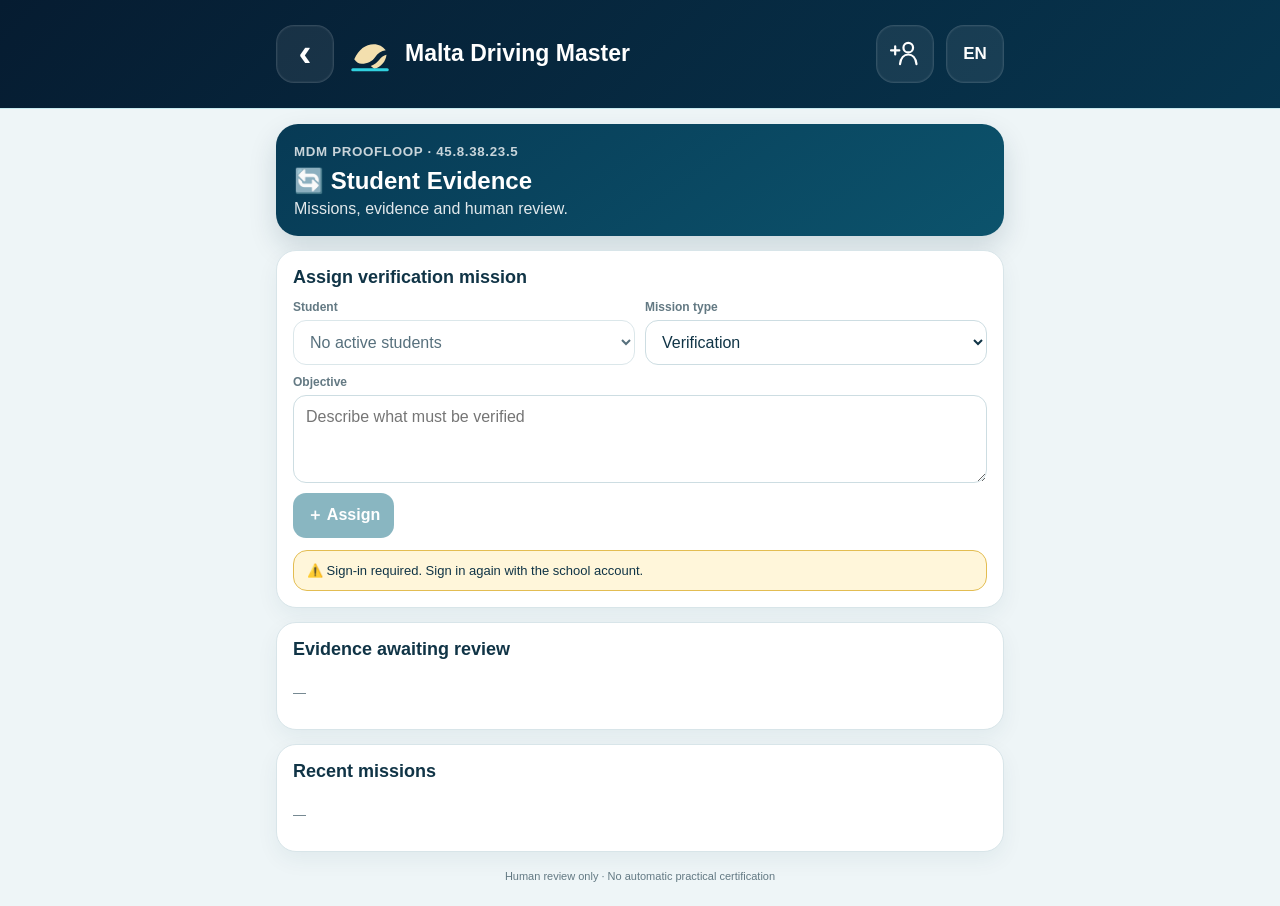
==== mdm-school-evidence-v3.html @ 82b0ffa7 "45.8.38.23.5 Match standard MDM school header on Evidence" ====
<!doctype html>
<html lang="it">
<head>
<meta charset="utf-8">
<meta name="viewport" content="width=device-width,initial-scale=1,viewport-fit=cover">
<meta http-equiv="Cache-Control" content="no-cache, no-store, must-revalidate">
<meta name="theme-color" content="#06233a">
<title>Malta Driving Master · Evidenze studenti</title>
<style>
:root{color-scheme:light;--bg:#eef5f7;--ink:#103446;--muted:#637983;--line:#d8e5e9;--card:#fff;--accent:#0b6980;--warn:#fff6da;--warnline:#e3bd52;--ok:#eaf8ef;--okline:#78bb8b}
*{box-sizing:border-box}html,body{margin:0;min-height:100%;background:var(--bg);font-family:-apple-system,BlinkMacSystemFont,"Segoe UI",sans-serif;color:var(--ink)}body{padding:0 0 env(safe-area-inset-bottom)}button,input,select,textarea{font:inherit}
/* Header MDM standard scuola: stesso linguaggio visivo della testata reale */
.mdm-header{position:sticky;top:0;z-index:60;background:linear-gradient(135deg,#061c31,#07354e);color:#fff;padding-top:env(safe-area-inset-top);box-shadow:0 1px 0 rgba(62,192,214,.22)}
.mdm-header-inner{min-height:108px;padding:14px 16px;display:grid;grid-template-columns:58px minmax(0,1fr) 58px 58px;gap:12px;align-items:center;max-width:760px;margin:0 auto}
.mdm-hbtn{width:58px;height:58px;border-radius:18px;border:1px solid rgba(255,255,255,.11);background:rgba(255,255,255,.075);color:#fff;display:grid;place-items:center;box-shadow:inset 0 0 0 1px rgba(255,255,255,.04);padding:0}
.mdm-back{font-size:39px;line-height:1;font-weight:700;padding-bottom:4px}.mdm-lang{font-size:17px;font-weight:900}.mdm-person{font-size:0}.mdm-person svg{width:33px;height:33px;stroke:#fff;stroke-width:3.2;fill:none;stroke-linecap:round;stroke-linejoin:round}
.mdm-brand{min-width:0;border:0;background:transparent;color:#fff;display:flex;align-items:center;gap:11px;text-align:left;padding:0}.mdm-logo{width:48px;height:48px;flex:0 0 48px}.mdm-title{font-size:23px;font-weight:900;line-height:1.04;white-space:nowrap;overflow:hidden;text-overflow:ellipsis}
.wrap{width:min(760px,100%);margin:0 auto;padding:16px}.head{background:linear-gradient(145deg,#073a55,#0c536c);color:#fff;padding:18px;border-radius:22px;box-shadow:0 12px 28px rgba(7,49,70,.15)}.head small{opacity:.78;font-weight:800;letter-spacing:.05em}.head h1{font-size:24px;margin:7px 0 5px}.head p{margin:0;opacity:.88}.card{background:var(--card);border:1px solid var(--line);border-radius:20px;padding:16px;margin-top:14px;box-shadow:0 8px 22px rgba(20,60,80,.06)}.card h2{font-size:18px;margin:0 0 12px}.grid{display:grid;grid-template-columns:1fr;gap:10px}.field{display:grid;gap:6px}.field label{font-size:12px;font-weight:800;color:var(--muted)}select,input,textarea{width:100%;border:1px solid #cddde2;background:#fff;border-radius:13px;padding:12px;color:var(--ink)}textarea{min-height:88px;resize:vertical}.btn{border:0;border-radius:13px;padding:12px 14px;background:var(--accent);color:#fff;font-weight:800}.btn:disabled{opacity:.48}.status{padding:12px 13px;border-radius:14px;background:#eef4f6;color:var(--ink);font-size:13px;margin-top:12px}.status.warn{background:var(--warn);border:1px solid var(--warnline)}.status.ok{background:var(--ok);border:1px solid var(--okline)}.list{display:grid;gap:10px}.item{border:1px solid var(--line);border-radius:16px;padding:13px}.item-head{display:flex;justify-content:space-between;gap:10px;align-items:flex-start}.item h3{font-size:15px;margin:0}.item p{color:var(--muted);font-size:13px}.pill{font-size:10px;font-weight:900;background:#edf4f6;border-radius:999px;padding:5px 8px}.actions{display:flex;gap:8px;flex-wrap:wrap}.secondary{background:#e8f1f4;color:var(--ink)}.empty{color:var(--muted);font-size:13px}.foot{text-align:center;color:var(--muted);font-size:11px;padding:18px 6px 8px}@media(min-width:620px){.grid.two{grid-template-columns:1fr 1fr}}@media(max-width:430px){.mdm-header-inner{grid-template-columns:52px minmax(0,1fr) 52px 52px;gap:8px;padding-left:12px;padding-right:12px}.mdm-hbtn{width:52px;height:52px;border-radius:17px}.mdm-logo{width:43px;height:43px;flex-basis:43px}.mdm-title{font-size:20px}}
</style>
</head>
<body>
<header class="mdm-header">
 <div class="mdm-header-inner">
  <button class="mdm-hbtn mdm-back" id="backBtn" type="button" aria-label="Indietro">‹</button>
  <button class="mdm-brand" id="brandBtn" type="button" aria-label="Malta Driving Master">
   <svg class="mdm-logo" viewBox="0 0 64 64" aria-hidden="true"><path fill="#f3dfae" d="M11 39c6-13 15-20 26-20 7 0 12 3 16 8-6 1-11 4-14 9-4 6-10 9-18 9-4 0-7-2-10-6Z"/><path fill="#f3dfae" d="M33 48c5-2 9-5 12-9 2-3 5-5 9-6-1 9-7 16-16 19l-5-4Z"/><path stroke="#31d1df" stroke-width="4" stroke-linecap="round" d="M9 53h46"/></svg>
   <strong class="mdm-title">Malta Driving Master</strong>
  </button>
  <button class="mdm-hbtn mdm-person" id="accountBtn" type="button" aria-label="Account scuola"><svg viewBox="0 0 48 48"><circle cx="28" cy="14" r="7"/><path d="M16 38c1-9 6-14 12-14s11 5 12 14"/><path d="M9 12v12M3 18h12"/></svg></button>
  <button class="mdm-hbtn mdm-lang" id="langBtn" type="button" aria-label="Lingua">IT</button>
 </div>
</header>
<main class="wrap">
 <section class="head"><small>MDM PROOFLOOP · 45.8.38.23.5</small><h1 id="pageTitle"></h1><p id="pageSub"></p></section>
 <section class="card"><h2 id="assignTitle"></h2><div class="grid two"><div class="field"><label id="studentLabel" for="studentSelect"></label><select id="studentSelect" disabled></select></div><div class="field"><label id="typeLabel" for="missionType"></label><select id="missionType"><option id="typeVerification" value="verification"></option><option id="typePractical" value="practical_verification"></option><option id="typeTheory" value="theory_recovery"></option></select></div></div><div class="field" style="margin-top:10px"><label id="objectiveLabel" for="objective"></label><textarea id="objective" maxlength="500"></textarea></div><button class="btn" id="assignBtn" type="button" disabled style="margin-top:10px"></button><div class="status" id="status"></div></section>
 <section class="card"><h2 id="reviewTitle"></h2><div class="list" id="reviewList"></div></section>
 <section class="card"><h2 id="missionsTitle"></h2><div class="list" id="missionsList"></div></section>
 <div class="foot" id="foot"></div>
</main>
<script src="mdm-backend-config-45831341.js?v=45838235-evidence-page"></script>
<script>
(function(){'use strict';const VERSION='45.8.38.23.5',$=id=>document.getElementById(id);function parse(v){try{return v?JSON.parse(v):null}catch(_){return null}}function settings(){return parse(localStorage.getItem('mdm-v1-settings'))||{}}function lang(){const l=String(settings().lang||'en').toLowerCase();return ['it','en','mt'].includes(l)?l:'en'}function t(it,en,mt){return lang()==='it'?it:lang()==='mt'?mt:en}function esc(v){return String(v??'').replace(/[&<>"']/g,c=>({'&':'&amp;','<':'&lt;','>':'&gt;','"':'&quot;',"'":'&#39;'}[c]))}function saveLang(l){const s=settings();s.lang=l;localStorage.setItem('mdm-v1-settings',JSON.stringify(s));localize();renderEmpty()}function session(){for(const k of ['mdm_auth_session_v4410','mdm_auth_session_v1','mdm-auth-session']){const s=parse(localStorage.getItem(k));if((s?.accessToken||s?.access_token)&&s?.user?.id)return s}return{}}function token(){const s=session();return s.accessToken||s.access_token||''}function cfg(){const c=window.MDM_BACKEND_CONFIG||{};const endpoint=c.endpoint||c.url||c.supabaseUrl,key=c.publishableKey||c.anonKey||c.key;if(!endpoint||!key)throw new Error('backend_config_unavailable');return{endpoint:String(endpoint).replace(/\/$/,''),key:String(key)}}async function rpc(name,payload){const c=cfg(),tk=token();if(!tk)throw new Error('authentication_required');const r=await fetch(c.endpoint+'/rest/v1/rpc/'+name,{method:'POST',headers:{'Content-Type':'application/json','apikey':c.key,'Authorization':'Bearer '+tk},body:JSON.stringify(payload||{}),cache:'no-store'});const tx=await r.text();let d={};try{d=tx?JSON.parse(tx):{}}catch(_){}if(Array.isArray(d))d=d[0]||{};if(!r.ok)throw new Error(String(d?.message||d?.error||('http_'+r.status)));return d||{}}function goBack(){if(history.length>1){history.back();return}location.replace('./')}function localize(){document.documentElement.lang=lang();$('langBtn').textContent=lang().toUpperCase();$('pageTitle').textContent='🔄 '+t('Evidenze studenti','Student Evidence','Evidenza tal-istudenti');$('pageSub').textContent=t('Missioni, prove e verifica umana.','Missions, evidence and human review.','Missjonijiet, evidenza u verifika umana.');$('assignTitle').textContent=t('Assegna missione di verifica','Assign verification mission','Assenja missjoni ta’ verifika');$('studentLabel').textContent=t('Studente','Student','Student');$('typeLabel').textContent=t('Tipo missione','Mission type','Tip ta’ missjoni');$('typeVerification').textContent=t('Verifica','Verification','Verifika');$('typePractical').textContent=t('Verifica pratica','Practical verification','Verifika prattika');$('typeTheory').textContent=t('Recupero teoria','Theory recovery','Irkupru tat-teorija');$('objectiveLabel').textContent=t('Obiettivo','Objective','Għan');$('objective').placeholder=t('Descrivi ciò che deve essere verificato','Describe what must be verified','Iddeskrivi x’għandu jiġi vverifikat');$('assignBtn').textContent='＋ '+t('Assegna','Assign','Assenja');$('reviewTitle').textContent=t('Evidenze da verificare','Evidence awaiting review','Evidenza għar-reviżjoni');$('missionsTitle').textContent=t('Missioni recenti','Recent missions','Missjonijiet riċenti');$('foot').textContent=t('Solo verifica umana · Nessuna certificazione pratica automatica','Human review only · No automatic practical certification','Verifika umana biss · Ebda ċertifikazzjoni prattika awtomatika')}function errorText(e){const c=String(e||'').toLowerCase();if(c.includes('school_not_authorized'))return t('La scuola non è ancora autorizzata a usare il backend delle evidenze.','The school is not yet authorized to use the evidence backend.','L-iskola għadha mhix awtorizzata tuża l-backend tal-evidenza.');if(c.includes('authentication_required'))return t('Accesso richiesto. Rientra nell’account scuola.','Sign-in required. Sign in again with the school account.','Huwa meħtieġ id-dħul. Erġa’ idħol bil-kont tal-iskola.');return t('Backend evidenze temporaneamente non disponibile.','Evidence backend is temporarily unavailable.','Il-backend tal-evidenza temporanjament mhux disponibbli.')}function setStatus(x,k=''){ $('status').textContent=x;$('status').className='status'+(k?' '+k:'')}function renderEmpty(){$('reviewList').innerHTML='<p class="empty">—</p>';$('missionsList').innerHTML='<p class="empty">—</p>'}function renderStudents(a){const s=$('studentSelect');if(!a.length){s.innerHTML='<option>'+esc(t('Nessuno studente attivo','No active students','L-ebda student attiv'))+'</option>';s.disabled=true;$('assignBtn').disabled=true;return}s.innerHTML=a.map(x=>'<option value="'+esc(x.student_user_id)+'">'+esc(x.student_name||x.student_email||t('Studente','Student','Student'))+'</option>').join('');s.disabled=false;$('assignBtn').disabled=false}function mTitle(m){return m?.payload?.title||m?.payload?.objective||t('Missione','Mission','Missjoni')}function mStatus(s){const m={assigned:['Assegnata','Assigned','Assenjata'],evidence_submitted:['Prova inviata','Evidence submitted','Evidenza mibgħuta'],accepted:['Accettata','Accepted','Aċċettata'],revision_requested:['Nuova prova richiesta','Revision requested','Evidenza ġdida mitluba']},v=m[s];return v?t(v[0],v[1],v[2]):t('Stato non disponibile','Status unavailable','Status mhux disponibbli')}function renderMissions(a){$('missionsList').innerHTML=a.length?a.slice(0,20).map(m=>'<article class="item"><div class="item-head"><h3>'+esc(mTitle(m))+'</h3><span class="pill">'+esc(mStatus(m.status))+'</span></div><p>'+esc(m.student_evidence?.summary||t('Nessuna evidenza allegata.','No evidence attached.','L-ebda evidenza mehmuża.'))+'</p></article>').join(''):'<p class="empty">'+t('Nessuna missione.','No missions.','L-ebda missjoni.')+'</p>'}function renderReviews(a){const p=a.filter(m=>m.status==='evidence_submitted');$('reviewList').innerHTML=p.length?p.map(m=>'<article class="item" data-mid="'+esc(m.mission_id)+'"><div class="item-head"><h3>'+esc(mTitle(m))+'</h3><span class="pill">'+t('DA VERIFICARE','AWAITING REVIEW','GĦAR-REVIŻJONI')+'</span></div><p>'+esc(m.student_evidence?.summary||t('Evidenza ricevuta.','Evidence received.','Evidenza riċevuta.'))+'</p><div class="actions"><button class="btn" data-d="accepted">✓ '+t('Accetta','Accept','Aċċetta')+'</button><button class="btn secondary" data-d="revision_requested">↺ '+t('Richiedi nuova prova','Request new evidence','Itlob evidenza ġdida')+'</button></div></article>').join(''):'<p class="empty">'+t('Nessuna evidenza in attesa.','No evidence awaiting review.','L-ebda evidenza qed tistenna reviżjoni.')+'</p>';document.querySelectorAll('[data-d]').forEach(b=>b.onclick=async()=>{try{await rpc('mdm_school_review_mission_evidence',{p_mission_id:b.closest('[data-mid]').dataset.mid,p_decision:b.dataset.d,p_review:{human:true,source:'school-evidence-page',version:VERSION}});await load()}catch(e){setStatus('⚠️ '+errorText(e.message||e),'warn')}})}async function assign(){const st=$('studentSelect').value,o=$('objective').value.trim();if(!st||!o)return;try{await rpc('mdm_school_assign_mission',{p_student_user_id:st,p_payload:{title:o,objective:o,source:'school-evidence-page',version:VERSION},p_mission_type:$('missionType').value});$('objective').value='';await load()}catch(e){setStatus('⚠️ '+errorText(e.message||e),'warn')}}async function load(){setStatus(t('Connessione al server…','Connecting to server…','Konnessjoni mas-server…'));try{const[a,m]=await Promise.all([rpc('mdm_school_list_active_students',{}),rpc('mdm_school_list_student_missions',{p_student_user_id:null})]);if(a.authorized!==true||m.authorized!==true)throw new Error('school_not_authorized');renderStudents(Array.isArray(a.students)?a.students:[]);const ms=Array.isArray(m.missions)?m.missions:[];renderReviews(ms);renderMissions(ms);setStatus(t('Connesso. Dati aggiornati.','Connected. Data updated.','Konness. Data aġġornata.'),'ok')}catch(e){renderStudents([]);renderEmpty();setStatus('⚠️ '+errorText(e.message||e),'warn')}}$('backBtn').onclick=goBack;$('brandBtn').onclick=goBack;$('accountBtn').onclick=goBack;$('langBtn').onclick=()=>saveLang(lang()==='it'?'en':lang()==='en'?'mt':'it');$('assignBtn').onclick=assign;localize();renderEmpty();load()})();
</script>
</body>
</html>
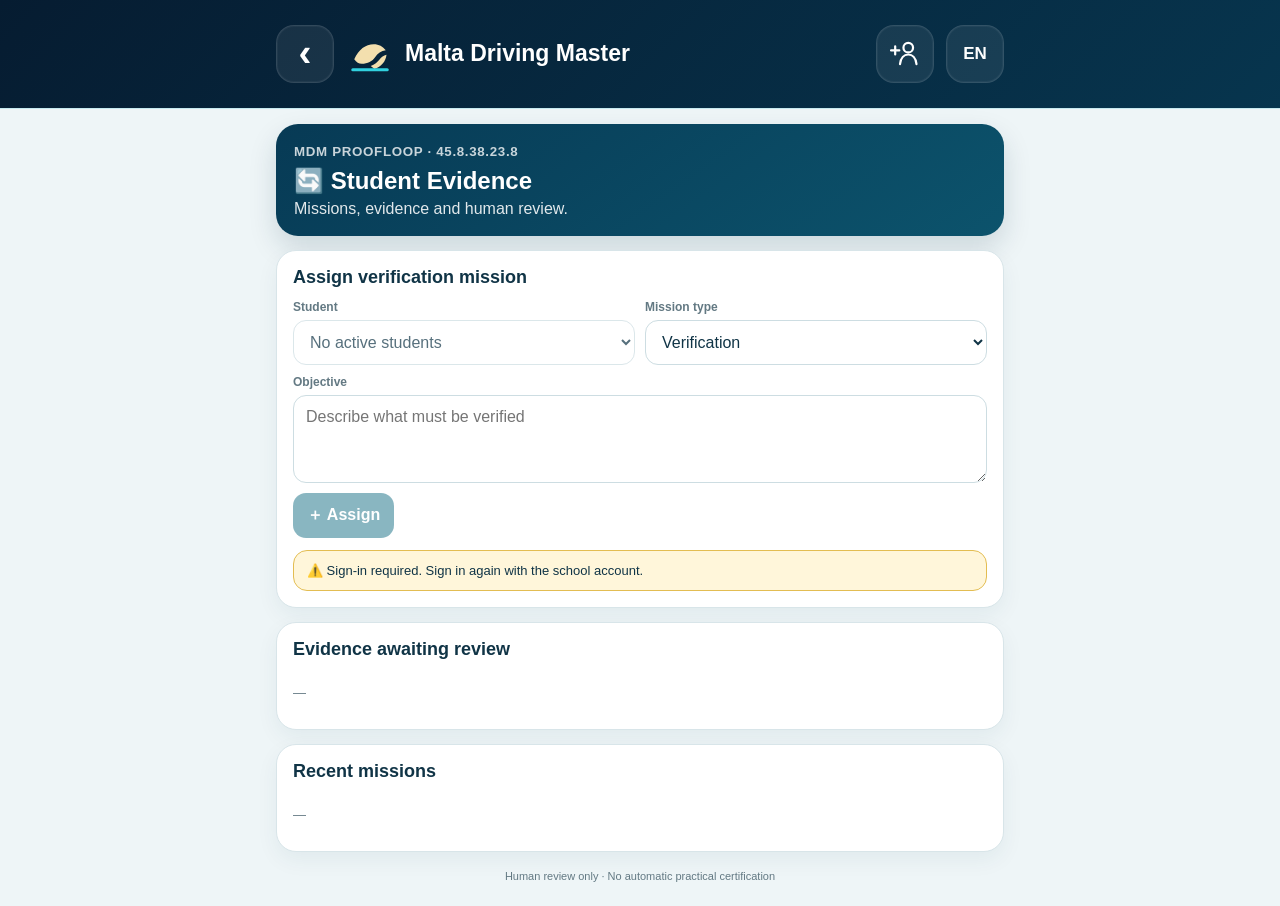
==== commit 25c206b3: "45.8.38.23.8 Connect School Evidence page to live backend RPCs" ====
--- a/mdm-school-evidence-v3.html
+++ b/mdm-school-evidence-v3.html
@@ -31,15 +31,15 @@
  </div>
 </header>
 <main class="wrap">
- <section class="head"><small>MDM PROOFLOOP · 45.8.38.23.5</small><h1 id="pageTitle"></h1><p id="pageSub"></p></section>
- <section class="card"><h2 id="assignTitle"></h2><div class="grid two"><div class="field"><label id="studentLabel" for="studentSelect"></label><select id="studentSelect" disabled></select></div><div class="field"><label id="typeLabel" for="missionType"></label><select id="missionType"><option id="typeVerification" value="verification"></option><option id="typePractical" value="practical_verification"></option><option id="typeTheory" value="theory_recovery"></option></select></div></div><div class="field" style="margin-top:10px"><label id="objectiveLabel" for="objective"></label><textarea id="objective" maxlength="500"></textarea></div><button class="btn" id="assignBtn" type="button" disabled style="margin-top:10px"></button><div class="status" id="status"></div></section>
+ <section class="head"><small>MDM PROOFLOOP · 45.8.38.23.8</small><h1 id="pageTitle"></h1><p id="pageSub"></p></section>
+ <section class="card"><h2 id="assignTitle"></h2><div class="grid two"><div class="field"><label id="studentLabel" for="studentSelect"></label><select id="studentSelect" disabled></select></div><div class="field"><label id="typeLabel" for="missionType"></label><select id="missionType"><option id="typeVerification" value="verification"></option><option id="typePractical" value="practical"></option><option id="typeTheory" value="theory"></option></select></div></div><div class="field" style="margin-top:10px"><label id="objectiveLabel" for="objective"></label><textarea id="objective" maxlength="500"></textarea></div><button class="btn" id="assignBtn" type="button" disabled style="margin-top:10px"></button><div class="status" id="status"></div></section>
  <section class="card"><h2 id="reviewTitle"></h2><div class="list" id="reviewList"></div></section>
  <section class="card"><h2 id="missionsTitle"></h2><div class="list" id="missionsList"></div></section>
  <div class="foot" id="foot"></div>
 </main>
-<script src="mdm-backend-config-45831341.js?v=45838235-evidence-page"></script>
+<script src="mdm-backend-config-45831341.js?v=45838238-evidence-page"></script>
 <script>
-(function(){'use strict';const VERSION='45.8.38.23.5',$=id=>document.getElementById(id);function parse(v){try{return v?JSON.parse(v):null}catch(_){return null}}function settings(){return parse(localStorage.getItem('mdm-v1-settings'))||{}}function lang(){const l=String(settings().lang||'en').toLowerCase();return ['it','en','mt'].includes(l)?l:'en'}function t(it,en,mt){return lang()==='it'?it:lang()==='mt'?mt:en}function esc(v){return String(v??'').replace(/[&<>"']/g,c=>({'&':'&amp;','<':'&lt;','>':'&gt;','"':'&quot;',"'":'&#39;'}[c]))}function saveLang(l){const s=settings();s.lang=l;localStorage.setItem('mdm-v1-settings',JSON.stringify(s));localize();renderEmpty()}function session(){for(const k of ['mdm_auth_session_v4410','mdm_auth_session_v1','mdm-auth-session']){const s=parse(localStorage.getItem(k));if((s?.accessToken||s?.access_token)&&s?.user?.id)return s}return{}}function token(){const s=session();return s.accessToken||s.access_token||''}function cfg(){const c=window.MDM_BACKEND_CONFIG||{};const endpoint=c.endpoint||c.url||c.supabaseUrl,key=c.publishableKey||c.anonKey||c.key;if(!endpoint||!key)throw new Error('backend_config_unavailable');return{endpoint:String(endpoint).replace(/\/$/,''),key:String(key)}}async function rpc(name,payload){const c=cfg(),tk=token();if(!tk)throw new Error('authentication_required');const r=await fetch(c.endpoint+'/rest/v1/rpc/'+name,{method:'POST',headers:{'Content-Type':'application/json','apikey':c.key,'Authorization':'Bearer '+tk},body:JSON.stringify(payload||{}),cache:'no-store'});const tx=await r.text();let d={};try{d=tx?JSON.parse(tx):{}}catch(_){}if(Array.isArray(d))d=d[0]||{};if(!r.ok)throw new Error(String(d?.message||d?.error||('http_'+r.status)));return d||{}}function goBack(){if(history.length>1){history.back();return}location.replace('./')}function localize(){document.documentElement.lang=lang();$('langBtn').textContent=lang().toUpperCase();$('pageTitle').textContent='🔄 '+t('Evidenze studenti','Student Evidence','Evidenza tal-istudenti');$('pageSub').textContent=t('Missioni, prove e verifica umana.','Missions, evidence and human review.','Missjonijiet, evidenza u verifika umana.');$('assignTitle').textContent=t('Assegna missione di verifica','Assign verification mission','Assenja missjoni ta’ verifika');$('studentLabel').textContent=t('Studente','Student','Student');$('typeLabel').textContent=t('Tipo missione','Mission type','Tip ta’ missjoni');$('typeVerification').textContent=t('Verifica','Verification','Verifika');$('typePractical').textContent=t('Verifica pratica','Practical verification','Verifika prattika');$('typeTheory').textContent=t('Recupero teoria','Theory recovery','Irkupru tat-teorija');$('objectiveLabel').textContent=t('Obiettivo','Objective','Għan');$('objective').placeholder=t('Descrivi ciò che deve essere verificato','Describe what must be verified','Iddeskrivi x’għandu jiġi vverifikat');$('assignBtn').textContent='＋ '+t('Assegna','Assign','Assenja');$('reviewTitle').textContent=t('Evidenze da verificare','Evidence awaiting review','Evidenza għar-reviżjoni');$('missionsTitle').textContent=t('Missioni recenti','Recent missions','Missjonijiet riċenti');$('foot').textContent=t('Solo verifica umana · Nessuna certificazione pratica automatica','Human review only · No automatic practical certification','Verifika umana biss · Ebda ċertifikazzjoni prattika awtomatika')}function errorText(e){const c=String(e||'').toLowerCase();if(c.includes('school_not_authorized'))return t('La scuola non è ancora autorizzata a usare il backend delle evidenze.','The school is not yet authorized to use the evidence backend.','L-iskola għadha mhix awtorizzata tuża l-backend tal-evidenza.');if(c.includes('authentication_required'))return t('Accesso richiesto. Rientra nell’account scuola.','Sign-in required. Sign in again with the school account.','Huwa meħtieġ id-dħul. Erġa’ idħol bil-kont tal-iskola.');return t('Backend evidenze temporaneamente non disponibile.','Evidence backend is temporarily unavailable.','Il-backend tal-evidenza temporanjament mhux disponibbli.')}function setStatus(x,k=''){ $('status').textContent=x;$('status').className='status'+(k?' '+k:'')}function renderEmpty(){$('reviewList').innerHTML='<p class="empty">—</p>';$('missionsList').innerHTML='<p class="empty">—</p>'}function renderStudents(a){const s=$('studentSelect');if(!a.length){s.innerHTML='<option>'+esc(t('Nessuno studente attivo','No active students','L-ebda student attiv'))+'</option>';s.disabled=true;$('assignBtn').disabled=true;return}s.innerHTML=a.map(x=>'<option value="'+esc(x.student_user_id)+'">'+esc(x.student_name||x.student_email||t('Studente','Student','Student'))+'</option>').join('');s.disabled=false;$('assignBtn').disabled=false}function mTitle(m){return m?.payload?.title||m?.payload?.objective||t('Missione','Mission','Missjoni')}function mStatus(s){const m={assigned:['Assegnata','Assigned','Assenjata'],evidence_submitted:['Prova inviata','Evidence submitted','Evidenza mibgħuta'],accepted:['Accettata','Accepted','Aċċettata'],revision_requested:['Nuova prova richiesta','Revision requested','Evidenza ġdida mitluba']},v=m[s];return v?t(v[0],v[1],v[2]):t('Stato non disponibile','Status unavailable','Status mhux disponibbli')}function renderMissions(a){$('missionsList').innerHTML=a.length?a.slice(0,20).map(m=>'<article class="item"><div class="item-head"><h3>'+esc(mTitle(m))+'</h3><span class="pill">'+esc(mStatus(m.status))+'</span></div><p>'+esc(m.student_evidence?.summary||t('Nessuna evidenza allegata.','No evidence attached.','L-ebda evidenza mehmuża.'))+'</p></article>').join(''):'<p class="empty">'+t('Nessuna missione.','No missions.','L-ebda missjoni.')+'</p>'}function renderReviews(a){const p=a.filter(m=>m.status==='evidence_submitted');$('reviewList').innerHTML=p.length?p.map(m=>'<article class="item" data-mid="'+esc(m.mission_id)+'"><div class="item-head"><h3>'+esc(mTitle(m))+'</h3><span class="pill">'+t('DA VERIFICARE','AWAITING REVIEW','GĦAR-REVIŻJONI')+'</span></div><p>'+esc(m.student_evidence?.summary||t('Evidenza ricevuta.','Evidence received.','Evidenza riċevuta.'))+'</p><div class="actions"><button class="btn" data-d="accepted">✓ '+t('Accetta','Accept','Aċċetta')+'</button><button class="btn secondary" data-d="revision_requested">↺ '+t('Richiedi nuova prova','Request new evidence','Itlob evidenza ġdida')+'</button></div></article>').join(''):'<p class="empty">'+t('Nessuna evidenza in attesa.','No evidence awaiting review.','L-ebda evidenza qed tistenna reviżjoni.')+'</p>';document.querySelectorAll('[data-d]').forEach(b=>b.onclick=async()=>{try{await rpc('mdm_school_review_mission_evidence',{p_mission_id:b.closest('[data-mid]').dataset.mid,p_decision:b.dataset.d,p_review:{human:true,source:'school-evidence-page',version:VERSION}});await load()}catch(e){setStatus('⚠️ '+errorText(e.message||e),'warn')}})}async function assign(){const st=$('studentSelect').value,o=$('objective').value.trim();if(!st||!o)return;try{await rpc('mdm_school_assign_mission',{p_student_user_id:st,p_payload:{title:o,objective:o,source:'school-evidence-page',version:VERSION},p_mission_type:$('missionType').value});$('objective').value='';await load()}catch(e){setStatus('⚠️ '+errorText(e.message||e),'warn')}}async function load(){setStatus(t('Connessione al server…','Connecting to server…','Konnessjoni mas-server…'));try{const[a,m]=await Promise.all([rpc('mdm_school_list_active_students',{}),rpc('mdm_school_list_student_missions',{p_student_user_id:null})]);if(a.authorized!==true||m.authorized!==true)throw new Error('school_not_authorized');renderStudents(Array.isArray(a.students)?a.students:[]);const ms=Array.isArray(m.missions)?m.missions:[];renderReviews(ms);renderMissions(ms);setStatus(t('Connesso. Dati aggiornati.','Connected. Data updated.','Konness. Data aġġornata.'),'ok')}catch(e){renderStudents([]);renderEmpty();setStatus('⚠️ '+errorText(e.message||e),'warn')}}$('backBtn').onclick=goBack;$('brandBtn').onclick=goBack;$('accountBtn').onclick=goBack;$('langBtn').onclick=()=>saveLang(lang()==='it'?'en':lang()==='en'?'mt':'it');$('assignBtn').onclick=assign;localize();renderEmpty();load()})();
+(function(){'use strict';const VERSION='45.8.38.23.8',$=id=>document.getElementById(id);function parse(v){try{return v?JSON.parse(v):null}catch(_){return null}}function settings(){return parse(localStorage.getItem('mdm-v1-settings'))||{}}function lang(){const l=String(settings().lang||'en').toLowerCase();return ['it','en','mt'].includes(l)?l:'en'}function t(it,en,mt){return lang()==='it'?it:lang()==='mt'?mt:en}function esc(v){return String(v??'').replace(/[&<>"']/g,c=>({'&':'&amp;','<':'&lt;','>':'&gt;','"':'&quot;',"'":'&#39;'}[c]))}function saveLang(l){const s=settings();s.lang=l;localStorage.setItem('mdm-v1-settings',JSON.stringify(s));localize();renderEmpty()}function session(){for(const k of ['mdm_auth_session_v4410','mdm_auth_session_v1','mdm-auth-session']){const s=parse(localStorage.getItem(k));if((s?.accessToken||s?.access_token)&&s?.user?.id)return s}return{}}function token(){const s=session();return s.accessToken||s.access_token||''}function cfg(){const c=window.MDM_BACKEND_CONFIG||{};const endpoint=c.endpoint||c.url||c.supabaseUrl,key=c.publishableKey||c.anonKey||c.key;if(!endpoint||!key)throw new Error('backend_config_unavailable');return{endpoint:String(endpoint).replace(/\/$/,''),key:String(key)}}async function rpc(name,payload){const c=cfg(),tk=token();if(!tk)throw new Error('authentication_required');const r=await fetch(c.endpoint+'/rest/v1/rpc/'+name,{method:'POST',headers:{'Content-Type':'application/json','apikey':c.key,'Authorization':'Bearer '+tk},body:JSON.stringify(payload||{}),cache:'no-store'});const tx=await r.text();let d={};try{d=tx?JSON.parse(tx):{}}catch(_){}if(Array.isArray(d))d=d[0]||{};if(!r.ok)throw new Error(String(d?.message||d?.error||('http_'+r.status)));return d||{}}function goBack(){if(history.length>1){history.back();return}location.replace('./')}function localize(){document.documentElement.lang=lang();$('langBtn').textContent=lang().toUpperCase();$('pageTitle').textContent='🔄 '+t('Evidenze studenti','Student Evidence','Evidenza tal-istudenti');$('pageSub').textContent=t('Missioni, prove e verifica umana.','Missions, evidence and human review.','Missjonijiet, evidenza u verifika umana.');$('assignTitle').textContent=t('Assegna missione di verifica','Assign verification mission','Assenja missjoni ta’ verifika');$('studentLabel').textContent=t('Studente','Student','Student');$('typeLabel').textContent=t('Tipo missione','Mission type','Tip ta’ missjoni');$('typeVerification').textContent=t('Verifica','Verification','Verifika');$('typePractical').textContent=t('Verifica pratica','Practical verification','Verifika prattika');$('typeTheory').textContent=t('Recupero teoria','Theory recovery','Irkupru tat-teorija');$('objectiveLabel').textContent=t('Obiettivo','Objective','Għan');$('objective').placeholder=t('Descrivi ciò che deve essere verificato','Describe what must be verified','Iddeskrivi x’għandu jiġi vverifikat');$('assignBtn').textContent='＋ '+t('Assegna','Assign','Assenja');$('reviewTitle').textContent=t('Evidenze da verificare','Evidence awaiting review','Evidenza għar-reviżjoni');$('missionsTitle').textContent=t('Missioni recenti','Recent missions','Missjonijiet riċenti');$('foot').textContent=t('Solo verifica umana · Nessuna certificazione pratica automatica','Human review only · No automatic practical certification','Verifika umana biss · Ebda ċertifikazzjoni prattika awtomatika')}function errorText(e){const c=String(e||'').toLowerCase();if(c.includes('school_not_authorized'))return t('La scuola non è ancora autorizzata a usare il backend delle evidenze.','The school is not yet authorized to use the evidence backend.','L-iskola għadha mhix awtorizzata tuża l-backend tal-evidenza.');if(c.includes('authentication_required'))return t('Accesso richiesto. Rientra nell’account scuola.','Sign-in required. Sign in again with the school account.','Huwa meħtieġ id-dħul. Erġa’ idħol bil-kont tal-iskola.');return t('Backend evidenze temporaneamente non disponibile.','Evidence backend is temporarily unavailable.','Il-backend tal-evidenza temporanjament mhux disponibbli.')}function setStatus(x,k=''){ $('status').textContent=x;$('status').className='status'+(k?' '+k:'')}function renderEmpty(){$('reviewList').innerHTML='<p class="empty">—</p>';$('missionsList').innerHTML='<p class="empty">—</p>'}function renderStudents(a){const s=$('studentSelect');if(!a.length){s.innerHTML='<option>'+esc(t('Nessuno studente attivo','No active students','L-ebda student attiv'))+'</option>';s.disabled=true;$('assignBtn').disabled=true;return}s.innerHTML=a.map(x=>'<option value="'+esc(x.student_user_id)+'">'+esc(x.student_name||x.student_email||t('Studente','Student','Student'))+'</option>').join('');s.disabled=false;$('assignBtn').disabled=false}function mTitle(m){return m?.payload?.title||m?.payload?.objective||t('Missione','Mission','Missjoni')}function mStatus(s){const m={assigned:['Assegnata','Assigned','Assenjata'],evidence_submitted:['Prova inviata','Evidence submitted','Evidenza mibgħuta'],accepted:['Accettata','Accepted','Aċċettata'],revision_requested:['Nuova prova richiesta','Revision requested','Evidenza ġdida mitluba']},v=m[s];return v?t(v[0],v[1],v[2]):t('Stato non disponibile','Status unavailable','Status mhux disponibbli')}function renderMissions(a){$('missionsList').innerHTML=a.length?a.slice(0,20).map(m=>'<article class="item"><div class="item-head"><h3>'+esc(mTitle(m))+'</h3><span class="pill">'+esc(mStatus(m.status))+'</span></div><p>'+esc(m.student_evidence?.summary||t('Nessuna evidenza allegata.','No evidence attached.','L-ebda evidenza mehmuża.'))+'</p></article>').join(''):'<p class="empty">'+t('Nessuna missione.','No missions.','L-ebda missjoni.')+'</p>'}function renderReviews(a){const p=a.filter(m=>m.status==='evidence_submitted');$('reviewList').innerHTML=p.length?p.map(m=>'<article class="item" data-mid="'+esc(m.mission_id)+'"><div class="item-head"><h3>'+esc(mTitle(m))+'</h3><span class="pill">'+t('DA VERIFICARE','AWAITING REVIEW','GĦAR-REVIŻJONI')+'</span></div><p>'+esc(m.student_evidence?.summary||t('Evidenza ricevuta.','Evidence received.','Evidenza riċevuta.'))+'</p><div class="actions"><button class="btn" data-d="accepted">✓ '+t('Accetta','Accept','Aċċetta')+'</button><button class="btn secondary" data-d="revision_requested">↺ '+t('Richiedi nuova prova','Request new evidence','Itlob evidenza ġdida')+'</button></div></article>').join(''):'<p class="empty">'+t('Nessuna evidenza in attesa.','No evidence awaiting review.','L-ebda evidenza qed tistenna reviżjoni.')+'</p>';document.querySelectorAll('[data-d]').forEach(b=>b.onclick=async()=>{try{await rpc('mdm_school_review_mission_evidence',{p_mission_id:b.closest('[data-mid]').dataset.mid,p_decision:b.dataset.d,p_review:{human:true,source:'school-evidence-page',version:VERSION}});await load()}catch(e){setStatus('⚠️ '+errorText(e.message||e),'warn')}})}async function assign(){const st=$('studentSelect').value,o=$('objective').value.trim();if(!st||!o)return;try{await rpc('mdm_school_assign_evidence_mission',{p_student_user_id:st,p_payload:{title:o,objective:o,source:'school-evidence-page',version:VERSION},p_mission_type:$('missionType').value});$('objective').value='';await load()}catch(e){setStatus('⚠️ '+errorText(e.message||e),'warn')}}async function load(){setStatus(t('Connessione al server…','Connecting to server…','Konnessjoni mas-server…'));try{const[a,m]=await Promise.all([rpc('mdm_school_list_active_students',{}),rpc('mdm_school_evidence_list_missions',{p_student_user_id:null})]);if(a.authorized!==true||m.authorized!==true)throw new Error('school_not_authorized');renderStudents(Array.isArray(a.students)?a.students:[]);const ms=Array.isArray(m.missions)?m.missions:[];renderReviews(ms);renderMissions(ms);setStatus(t('Connesso. Dati aggiornati.','Connected. Data updated.','Konness. Data aġġornata.'),'ok')}catch(e){renderStudents([]);renderEmpty();setStatus('⚠️ '+errorText(e.message||e),'warn')}}$('backBtn').onclick=goBack;$('brandBtn').onclick=goBack;$('accountBtn').onclick=goBack;$('langBtn').onclick=()=>saveLang(lang()==='it'?'en':lang()==='en'?'mt':'it');$('assignBtn').onclick=assign;localize();renderEmpty();load()})();
 </script>
 </body>
 </html>
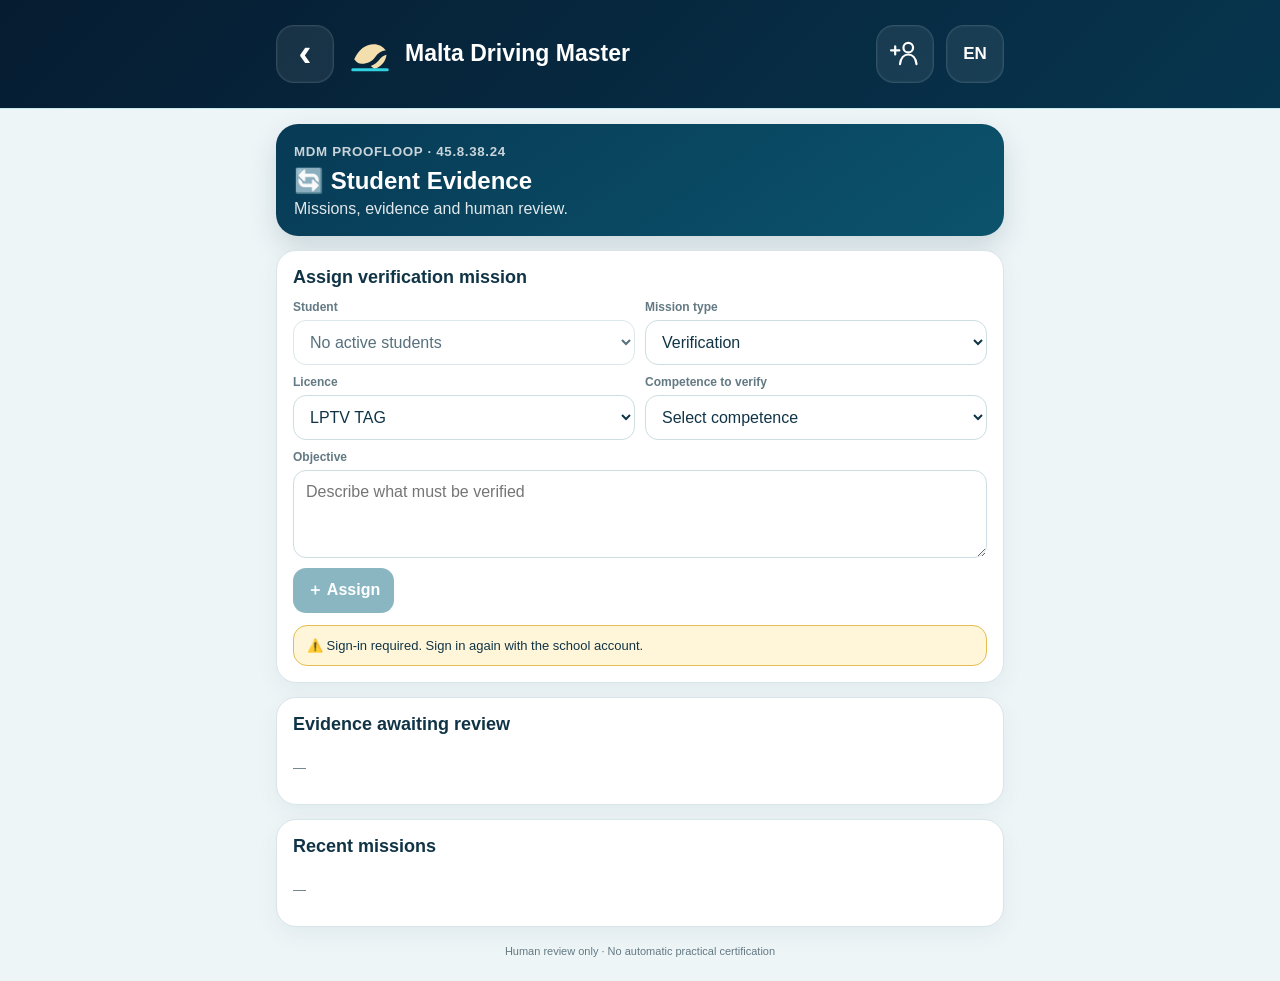
==== commit 60112349: "45.8.38.24 Link School Evidence missions to explicit licence competencies" ====
--- a/mdm-school-evidence-v3.html
+++ b/mdm-school-evidence-v3.html
@@ -31,15 +31,15 @@
  </div>
 </header>
 <main class="wrap">
- <section class="head"><small>MDM PROOFLOOP · 45.8.38.23.8</small><h1 id="pageTitle"></h1><p id="pageSub"></p></section>
- <section class="card"><h2 id="assignTitle"></h2><div class="grid two"><div class="field"><label id="studentLabel" for="studentSelect"></label><select id="studentSelect" disabled></select></div><div class="field"><label id="typeLabel" for="missionType"></label><select id="missionType"><option id="typeVerification" value="verification"></option><option id="typePractical" value="practical"></option><option id="typeTheory" value="theory"></option></select></div></div><div class="field" style="margin-top:10px"><label id="objectiveLabel" for="objective"></label><textarea id="objective" maxlength="500"></textarea></div><button class="btn" id="assignBtn" type="button" disabled style="margin-top:10px"></button><div class="status" id="status"></div></section>
+ <section class="head"><small>MDM PROOFLOOP · 45.8.38.24</small><h1 id="pageTitle"></h1><p id="pageSub"></p></section>
+ <section class="card"><h2 id="assignTitle"></h2><div class="grid two"><div class="field"><label id="studentLabel" for="studentSelect"></label><select id="studentSelect" disabled></select></div><div class="field"><label id="typeLabel" for="missionType"></label><select id="missionType"><option id="typeVerification" value="verification"></option><option id="typePractical" value="practical"></option><option id="typeTheory" value="theory"></option></select></div></div><div class="grid two" style="margin-top:10px"><div class="field"><label id="packLabel" for="packSelect"></label><select id="packSelect"><option value="MT-LPTV">LPTV TAG</option><option id="packB" value="MT-B"></option><option id="packA" value="MT-A"></option><option id="packCCE" value="MT-C-CE"></option><option id="packD" value="MT-D"></option></select></div><div class="field"><label id="competenceLabel" for="competenceSelect"></label><select id="competenceSelect"><option id="competenceChoose" value=""></option><option id="competenceRisk" value="risk"></option><option id="competenceObservation" value="observation"></option><option id="competenceJunctions" value="junctions"></option><option id="competencePositioning" value="positioning"></option><option id="competenceSpeed" value="speed"></option><option id="competenceControl" value="control"></option><option id="competenceManoeuvres" value="manoeuvres"></option><option id="competenceVulnerable" value="vulnerable"></option></select></div></div><div class="field" style="margin-top:10px"><label id="objectiveLabel" for="objective"></label><textarea id="objective" maxlength="500"></textarea></div><button class="btn" id="assignBtn" type="button" disabled style="margin-top:10px"></button><div class="status" id="status"></div></section>
  <section class="card"><h2 id="reviewTitle"></h2><div class="list" id="reviewList"></div></section>
  <section class="card"><h2 id="missionsTitle"></h2><div class="list" id="missionsList"></div></section>
  <div class="foot" id="foot"></div>
 </main>
-<script src="mdm-backend-config-45831341.js?v=45838238-evidence-page"></script>
+<script src="mdm-backend-config-45831341.js?v=45838240-evidence-page"></script>
 <script>
-(function(){'use strict';const VERSION='45.8.38.23.8',$=id=>document.getElementById(id);function parse(v){try{return v?JSON.parse(v):null}catch(_){return null}}function settings(){return parse(localStorage.getItem('mdm-v1-settings'))||{}}function lang(){const l=String(settings().lang||'en').toLowerCase();return ['it','en','mt'].includes(l)?l:'en'}function t(it,en,mt){return lang()==='it'?it:lang()==='mt'?mt:en}function esc(v){return String(v??'').replace(/[&<>"']/g,c=>({'&':'&amp;','<':'&lt;','>':'&gt;','"':'&quot;',"'":'&#39;'}[c]))}function saveLang(l){const s=settings();s.lang=l;localStorage.setItem('mdm-v1-settings',JSON.stringify(s));localize();renderEmpty()}function session(){for(const k of ['mdm_auth_session_v4410','mdm_auth_session_v1','mdm-auth-session']){const s=parse(localStorage.getItem(k));if((s?.accessToken||s?.access_token)&&s?.user?.id)return s}return{}}function token(){const s=session();return s.accessToken||s.access_token||''}function cfg(){const c=window.MDM_BACKEND_CONFIG||{};const endpoint=c.endpoint||c.url||c.supabaseUrl,key=c.publishableKey||c.anonKey||c.key;if(!endpoint||!key)throw new Error('backend_config_unavailable');return{endpoint:String(endpoint).replace(/\/$/,''),key:String(key)}}async function rpc(name,payload){const c=cfg(),tk=token();if(!tk)throw new Error('authentication_required');const r=await fetch(c.endpoint+'/rest/v1/rpc/'+name,{method:'POST',headers:{'Content-Type':'application/json','apikey':c.key,'Authorization':'Bearer '+tk},body:JSON.stringify(payload||{}),cache:'no-store'});const tx=await r.text();let d={};try{d=tx?JSON.parse(tx):{}}catch(_){}if(Array.isArray(d))d=d[0]||{};if(!r.ok)throw new Error(String(d?.message||d?.error||('http_'+r.status)));return d||{}}function goBack(){if(history.length>1){history.back();return}location.replace('./')}function localize(){document.documentElement.lang=lang();$('langBtn').textContent=lang().toUpperCase();$('pageTitle').textContent='🔄 '+t('Evidenze studenti','Student Evidence','Evidenza tal-istudenti');$('pageSub').textContent=t('Missioni, prove e verifica umana.','Missions, evidence and human review.','Missjonijiet, evidenza u verifika umana.');$('assignTitle').textContent=t('Assegna missione di verifica','Assign verification mission','Assenja missjoni ta’ verifika');$('studentLabel').textContent=t('Studente','Student','Student');$('typeLabel').textContent=t('Tipo missione','Mission type','Tip ta’ missjoni');$('typeVerification').textContent=t('Verifica','Verification','Verifika');$('typePractical').textContent=t('Verifica pratica','Practical verification','Verifika prattika');$('typeTheory').textContent=t('Recupero teoria','Theory recovery','Irkupru tat-teorija');$('objectiveLabel').textContent=t('Obiettivo','Objective','Għan');$('objective').placeholder=t('Descrivi ciò che deve essere verificato','Describe what must be verified','Iddeskrivi x’għandu jiġi vverifikat');$('assignBtn').textContent='＋ '+t('Assegna','Assign','Assenja');$('reviewTitle').textContent=t('Evidenze da verificare','Evidence awaiting review','Evidenza għar-reviżjoni');$('missionsTitle').textContent=t('Missioni recenti','Recent missions','Missjonijiet riċenti');$('foot').textContent=t('Solo verifica umana · Nessuna certificazione pratica automatica','Human review only · No automatic practical certification','Verifika umana biss · Ebda ċertifikazzjoni prattika awtomatika')}function errorText(e){const c=String(e||'').toLowerCase();if(c.includes('school_not_authorized'))return t('La scuola non è ancora autorizzata a usare il backend delle evidenze.','The school is not yet authorized to use the evidence backend.','L-iskola għadha mhix awtorizzata tuża l-backend tal-evidenza.');if(c.includes('authentication_required'))return t('Accesso richiesto. Rientra nell’account scuola.','Sign-in required. Sign in again with the school account.','Huwa meħtieġ id-dħul. Erġa’ idħol bil-kont tal-iskola.');return t('Backend evidenze temporaneamente non disponibile.','Evidence backend is temporarily unavailable.','Il-backend tal-evidenza temporanjament mhux disponibbli.')}function setStatus(x,k=''){ $('status').textContent=x;$('status').className='status'+(k?' '+k:'')}function renderEmpty(){$('reviewList').innerHTML='<p class="empty">—</p>';$('missionsList').innerHTML='<p class="empty">—</p>'}function renderStudents(a){const s=$('studentSelect');if(!a.length){s.innerHTML='<option>'+esc(t('Nessuno studente attivo','No active students','L-ebda student attiv'))+'</option>';s.disabled=true;$('assignBtn').disabled=true;return}s.innerHTML=a.map(x=>'<option value="'+esc(x.student_user_id)+'">'+esc(x.student_name||x.student_email||t('Studente','Student','Student'))+'</option>').join('');s.disabled=false;$('assignBtn').disabled=false}function mTitle(m){return m?.payload?.title||m?.payload?.objective||t('Missione','Mission','Missjoni')}function mStatus(s){const m={assigned:['Assegnata','Assigned','Assenjata'],evidence_submitted:['Prova inviata','Evidence submitted','Evidenza mibgħuta'],accepted:['Accettata','Accepted','Aċċettata'],revision_requested:['Nuova prova richiesta','Revision requested','Evidenza ġdida mitluba']},v=m[s];return v?t(v[0],v[1],v[2]):t('Stato non disponibile','Status unavailable','Status mhux disponibbli')}function renderMissions(a){$('missionsList').innerHTML=a.length?a.slice(0,20).map(m=>'<article class="item"><div class="item-head"><h3>'+esc(mTitle(m))+'</h3><span class="pill">'+esc(mStatus(m.status))+'</span></div><p>'+esc(m.student_evidence?.summary||t('Nessuna evidenza allegata.','No evidence attached.','L-ebda evidenza mehmuża.'))+'</p></article>').join(''):'<p class="empty">'+t('Nessuna missione.','No missions.','L-ebda missjoni.')+'</p>'}function renderReviews(a){const p=a.filter(m=>m.status==='evidence_submitted');$('reviewList').innerHTML=p.length?p.map(m=>'<article class="item" data-mid="'+esc(m.mission_id)+'"><div class="item-head"><h3>'+esc(mTitle(m))+'</h3><span class="pill">'+t('DA VERIFICARE','AWAITING REVIEW','GĦAR-REVIŻJONI')+'</span></div><p>'+esc(m.student_evidence?.summary||t('Evidenza ricevuta.','Evidence received.','Evidenza riċevuta.'))+'</p><div class="actions"><button class="btn" data-d="accepted">✓ '+t('Accetta','Accept','Aċċetta')+'</button><button class="btn secondary" data-d="revision_requested">↺ '+t('Richiedi nuova prova','Request new evidence','Itlob evidenza ġdida')+'</button></div></article>').join(''):'<p class="empty">'+t('Nessuna evidenza in attesa.','No evidence awaiting review.','L-ebda evidenza qed tistenna reviżjoni.')+'</p>';document.querySelectorAll('[data-d]').forEach(b=>b.onclick=async()=>{try{await rpc('mdm_school_review_mission_evidence',{p_mission_id:b.closest('[data-mid]').dataset.mid,p_decision:b.dataset.d,p_review:{human:true,source:'school-evidence-page',version:VERSION}});await load()}catch(e){setStatus('⚠️ '+errorText(e.message||e),'warn')}})}async function assign(){const st=$('studentSelect').value,o=$('objective').value.trim();if(!st||!o)return;try{await rpc('mdm_school_assign_evidence_mission',{p_student_user_id:st,p_payload:{title:o,objective:o,source:'school-evidence-page',version:VERSION},p_mission_type:$('missionType').value});$('objective').value='';await load()}catch(e){setStatus('⚠️ '+errorText(e.message||e),'warn')}}async function load(){setStatus(t('Connessione al server…','Connecting to server…','Konnessjoni mas-server…'));try{const[a,m]=await Promise.all([rpc('mdm_school_list_active_students',{}),rpc('mdm_school_evidence_list_missions',{p_student_user_id:null})]);if(a.authorized!==true||m.authorized!==true)throw new Error('school_not_authorized');renderStudents(Array.isArray(a.students)?a.students:[]);const ms=Array.isArray(m.missions)?m.missions:[];renderReviews(ms);renderMissions(ms);setStatus(t('Connesso. Dati aggiornati.','Connected. Data updated.','Konness. Data aġġornata.'),'ok')}catch(e){renderStudents([]);renderEmpty();setStatus('⚠️ '+errorText(e.message||e),'warn')}}$('backBtn').onclick=goBack;$('brandBtn').onclick=goBack;$('accountBtn').onclick=goBack;$('langBtn').onclick=()=>saveLang(lang()==='it'?'en':lang()==='en'?'mt':'it');$('assignBtn').onclick=assign;localize();renderEmpty();load()})();
+(function(){'use strict';const VERSION='45.8.38.24',$=id=>document.getElementById(id);function parse(v){try{return v?JSON.parse(v):null}catch(_){return null}}function settings(){return parse(localStorage.getItem('mdm-v1-settings'))||{}}function lang(){const l=String(settings().lang||'en').toLowerCase();return ['it','en','mt'].includes(l)?l:'en'}function t(it,en,mt){return lang()==='it'?it:lang()==='mt'?mt:en}function esc(v){return String(v??'').replace(/[&<>"']/g,c=>({'&':'&amp;','<':'&lt;','>':'&gt;','"':'&quot;',"'":'&#39;'}[c]))}function saveLang(l){const s=settings();s.lang=l;localStorage.setItem('mdm-v1-settings',JSON.stringify(s));localize();renderEmpty()}function session(){for(const k of ['mdm_auth_session_v4410','mdm_auth_session_v1','mdm-auth-session']){const s=parse(localStorage.getItem(k));if((s?.accessToken||s?.access_token)&&s?.user?.id)return s}return{}}function token(){const s=session();return s.accessToken||s.access_token||''}function cfg(){const c=window.MDM_BACKEND_CONFIG||{};const endpoint=c.endpoint||c.url||c.supabaseUrl,key=c.publishableKey||c.anonKey||c.key;if(!endpoint||!key)throw new Error('backend_config_unavailable');return{endpoint:String(endpoint).replace(/\/$/,''),key:String(key)}}async function rpc(name,payload){const c=cfg(),tk=token();if(!tk)throw new Error('authentication_required');const r=await fetch(c.endpoint+'/rest/v1/rpc/'+name,{method:'POST',headers:{'Content-Type':'application/json','apikey':c.key,'Authorization':'Bearer '+tk},body:JSON.stringify(payload||{}),cache:'no-store'});const tx=await r.text();let d={};try{d=tx?JSON.parse(tx):{}}catch(_){}if(Array.isArray(d))d=d[0]||{};if(!r.ok)throw new Error(String(d?.message||d?.error||('http_'+r.status)));return d||{}}function goBack(){if(history.length>1){history.back();return}location.replace('./')}function localize(){document.documentElement.lang=lang();$('langBtn').textContent=lang().toUpperCase();$('pageTitle').textContent='🔄 '+t('Evidenze studenti','Student Evidence','Evidenza tal-istudenti');$('pageSub').textContent=t('Missioni, prove e verifica umana.','Missions, evidence and human review.','Missjonijiet, evidenza u verifika umana.');$('assignTitle').textContent=t('Assegna missione di verifica','Assign verification mission','Assenja missjoni ta’ verifika');$('studentLabel').textContent=t('Studente','Student','Student');$('typeLabel').textContent=t('Tipo missione','Mission type','Tip ta’ missjoni');$('typeVerification').textContent=t('Verifica','Verification','Verifika');$('typePractical').textContent=t('Verifica pratica','Practical verification','Verifika prattika');$('typeTheory').textContent=t('Recupero teoria','Theory recovery','Irkupru tat-teorija');$('packLabel').textContent=t('Licenza','Licence','Liċenzja');$('packB').textContent=t('B · Auto','B · Car','B · Karozza');$('packA').textContent=t('A · Moto','A · Motorcycle','A · Mutur');$('packCCE').textContent=t('C/CE · Camion','C/CE · Truck','C/CE · Trakk');$('packD').textContent=t('D · Bus','D · Bus','D · Xarabank');$('competenceLabel').textContent=t('Competenza da verificare','Competence to verify','Ħila għall-verifika');$('competenceChoose').textContent=t('Seleziona competenza','Select competence','Agħżel ħila');$('competenceRisk').textContent=t('Rischi, condizioni e attenzione','Risk, conditions and attention','Riskji, kundizzjonijiet u attenzjoni');$('competenceObservation').textContent=t('Osservazione e specchi','Observation and mirrors','Osservazzjoni u mirja');$('competenceJunctions').textContent=t('Incroci e precedenza','Junctions and priority','Salib it-toroq u prijorità');$('competencePositioning').textContent=t('Posizionamento e corsia','Positioning and lane discipline','Pożizzjonament u korsija');$('competenceSpeed').textContent=t('Velocità e adattamento','Speed and adaptation','Veloċità u adattament');$('competenceControl').textContent=t('Controllo del veicolo','Vehicle control','Kontroll tal-vettura');$('competenceManoeuvres').textContent=t('Manovre','Manoeuvres','Manuvri');$('competenceVulnerable').textContent=t('Utenti vulnerabili','Vulnerable road users','Utenti vulnerabbli');$('objectiveLabel').textContent=t('Obiettivo','Objective','Għan');$('objective').placeholder=t('Descrivi ciò che deve essere verificato','Describe what must be verified','Iddeskrivi x’għandu jiġi vverifikat');$('assignBtn').textContent='＋ '+t('Assegna','Assign','Assenja');$('reviewTitle').textContent=t('Evidenze da verificare','Evidence awaiting review','Evidenza għar-reviżjoni');$('missionsTitle').textContent=t('Missioni recenti','Recent missions','Missjonijiet riċenti');$('foot').textContent=t('Solo verifica umana · Nessuna certificazione pratica automatica','Human review only · No automatic practical certification','Verifika umana biss · Ebda ċertifikazzjoni prattika awtomatika')}function errorText(e){const c=String(e||'').toLowerCase();if(c.includes('school_not_authorized'))return t('La scuola non è ancora autorizzata a usare il backend delle evidenze.','The school is not yet authorized to use the evidence backend.','L-iskola għadha mhix awtorizzata tuża l-backend tal-evidenza.');if(c.includes('authentication_required'))return t('Accesso richiesto. Rientra nell’account scuola.','Sign-in required. Sign in again with the school account.','Huwa meħtieġ id-dħul. Erġa’ idħol bil-kont tal-iskola.');return t('Backend evidenze temporaneamente non disponibile.','Evidence backend is temporarily unavailable.','Il-backend tal-evidenza temporanjament mhux disponibbli.')}function setStatus(x,k=''){ $('status').textContent=x;$('status').className='status'+(k?' '+k:'')}function renderEmpty(){$('reviewList').innerHTML='<p class="empty">—</p>';$('missionsList').innerHTML='<p class="empty">—</p>'}function renderStudents(a){const s=$('studentSelect');if(!a.length){s.innerHTML='<option>'+esc(t('Nessuno studente attivo','No active students','L-ebda student attiv'))+'</option>';s.disabled=true;$('assignBtn').disabled=true;return}s.innerHTML=a.map(x=>'<option value="'+esc(x.student_user_id)+'">'+esc(x.student_name||x.student_email||t('Studente','Student','Student'))+'</option>').join('');s.disabled=false;$('assignBtn').disabled=false}function mTitle(m){return m?.payload?.title||m?.payload?.objective||t('Missione','Mission','Missjoni')}function mStatus(s){const m={assigned:['Assegnata','Assigned','Assenjata'],evidence_submitted:['Prova inviata','Evidence submitted','Evidenza mibgħuta'],accepted:['Accettata','Accepted','Aċċettata'],revision_requested:['Nuova prova richiesta','Revision requested','Evidenza ġdida mitluba']},v=m[s];return v?t(v[0],v[1],v[2]):t('Stato non disponibile','Status unavailable','Status mhux disponibbli')}function renderMissions(a){$('missionsList').innerHTML=a.length?a.slice(0,20).map(m=>'<article class="item"><div class="item-head"><h3>'+esc(mTitle(m))+'</h3><span class="pill">'+esc(mStatus(m.status))+'</span></div><p>'+esc(m.student_evidence?.summary||t('Nessuna evidenza allegata.','No evidence attached.','L-ebda evidenza mehmuża.'))+'</p></article>').join(''):'<p class="empty">'+t('Nessuna missione.','No missions.','L-ebda missjoni.')+'</p>'}function renderReviews(a){const p=a.filter(m=>m.status==='evidence_submitted');$('reviewList').innerHTML=p.length?p.map(m=>'<article class="item" data-mid="'+esc(m.mission_id)+'"><div class="item-head"><h3>'+esc(mTitle(m))+'</h3><span class="pill">'+t('DA VERIFICARE','AWAITING REVIEW','GĦAR-REVIŻJONI')+'</span></div><p>'+esc(m.student_evidence?.summary||t('Evidenza ricevuta.','Evidence received.','Evidenza riċevuta.'))+'</p><div class="actions"><button class="btn" data-d="accepted">✓ '+t('Accetta','Accept','Aċċetta')+'</button><button class="btn secondary" data-d="revision_requested">↺ '+t('Richiedi nuova prova','Request new evidence','Itlob evidenza ġdida')+'</button></div></article>').join(''):'<p class="empty">'+t('Nessuna evidenza in attesa.','No evidence awaiting review.','L-ebda evidenza qed tistenna reviżjoni.')+'</p>';document.querySelectorAll('[data-d]').forEach(b=>b.onclick=async()=>{try{await rpc('mdm_school_review_mission_evidence',{p_mission_id:b.closest('[data-mid]').dataset.mid,p_decision:b.dataset.d,p_review:{human:true,source:'school-evidence-page',version:VERSION}});await load()}catch(e){setStatus('⚠️ '+errorText(e.message||e),'warn')}})}async function assign(){const st=$('studentSelect').value,o=$('objective').value.trim(),pack=$('packSelect').value,competence=$('competenceSelect').value,competenceText=$('competenceSelect').selectedOptions?.[0]?.textContent||'';if(!st||!o||!pack||!competence){setStatus(t('Seleziona studente, licenza, competenza e inserisci un obiettivo.','Select student, licence, competence and enter an objective.','Agħżel student, liċenzja, ħila u daħħal għan.'),'warn');return}try{await rpc('mdm_school_assign_evidence_mission',{p_student_user_id:st,p_payload:{title:o,objective:o,source:'school-evidence-page',version:VERSION,pack_id:pack,competence_id:competence,competence_label:competenceText,verification_scope:'driver_competence'},p_mission_type:$('missionType').value});$('objective').value='';$('competenceSelect').value='';await load()}catch(e){setStatus('⚠️ '+errorText(e.message||e),'warn')}}async function load(){setStatus(t('Connessione al server…','Connecting to server…','Konnessjoni mas-server…'));try{const[a,m]=await Promise.all([rpc('mdm_school_list_active_students',{}),rpc('mdm_school_evidence_list_missions',{p_student_user_id:null})]);if(a.authorized!==true||m.authorized!==true)throw new Error('school_not_authorized');renderStudents(Array.isArray(a.students)?a.students:[]);const ms=Array.isArray(m.missions)?m.missions:[];renderReviews(ms);renderMissions(ms);setStatus(t('Connesso. Dati aggiornati.','Connected. Data updated.','Konness. Data aġġornata.'),'ok')}catch(e){renderStudents([]);renderEmpty();setStatus('⚠️ '+errorText(e.message||e),'warn')}}$('backBtn').onclick=goBack;$('brandBtn').onclick=goBack;$('accountBtn').onclick=goBack;$('langBtn').onclick=()=>saveLang(lang()==='it'?'en':lang()==='en'?'mt':'it');$('assignBtn').onclick=assign;localize();renderEmpty();load()})();
 </script>
 </body>
 </html>
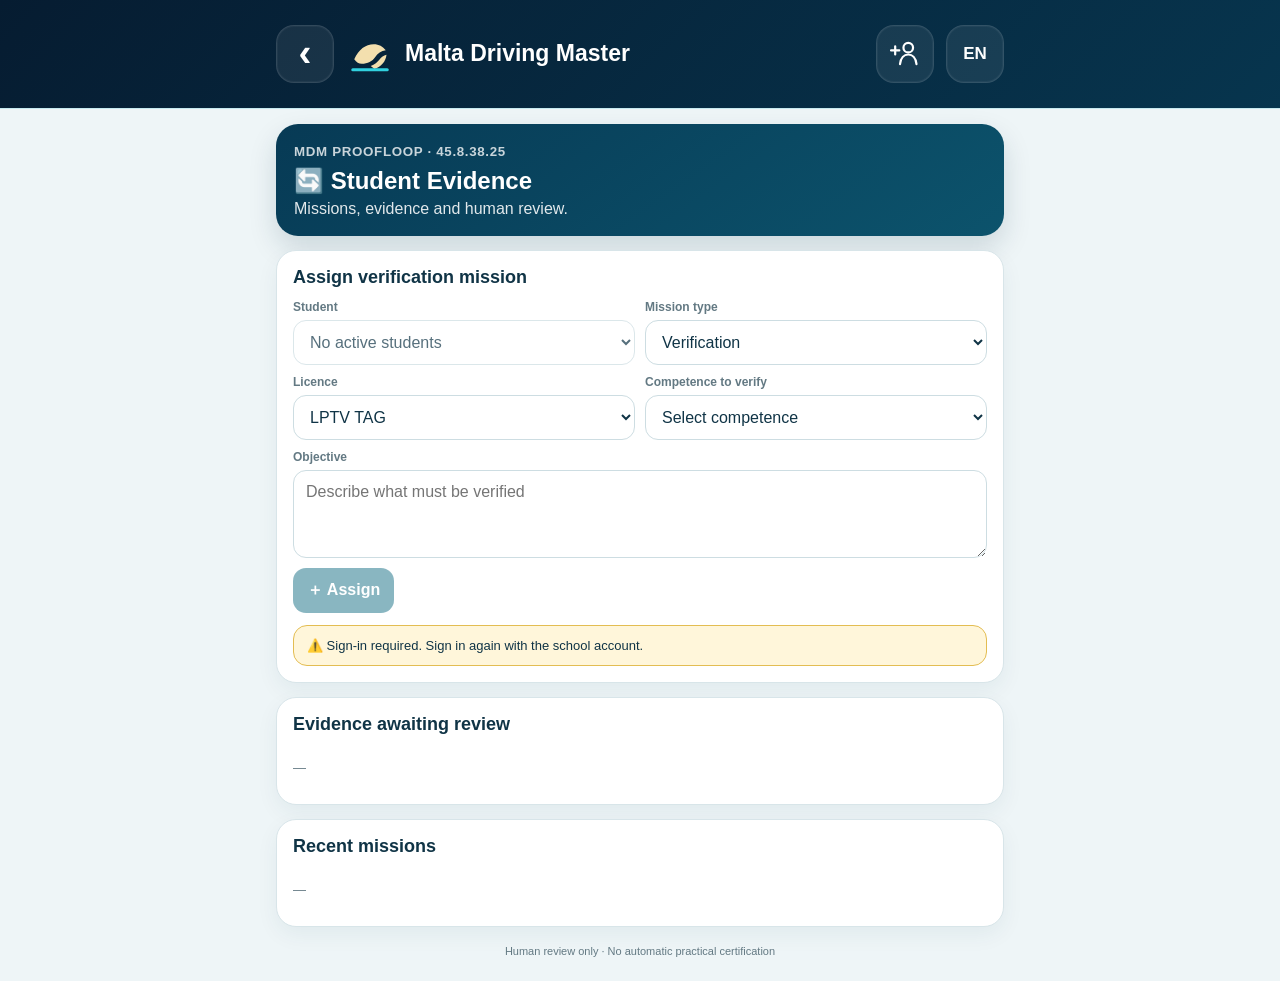
==== commit ff0eb876: "45.8.38.25 Mark School assignments as unified lifecycle" ====
--- a/mdm-school-evidence-v3.html
+++ b/mdm-school-evidence-v3.html
@@ -31,15 +31,15 @@
  </div>
 </header>
 <main class="wrap">
- <section class="head"><small>MDM PROOFLOOP · 45.8.38.24</small><h1 id="pageTitle"></h1><p id="pageSub"></p></section>
+ <section class="head"><small>MDM PROOFLOOP · 45.8.38.25</small><h1 id="pageTitle"></h1><p id="pageSub"></p></section>
  <section class="card"><h2 id="assignTitle"></h2><div class="grid two"><div class="field"><label id="studentLabel" for="studentSelect"></label><select id="studentSelect" disabled></select></div><div class="field"><label id="typeLabel" for="missionType"></label><select id="missionType"><option id="typeVerification" value="verification"></option><option id="typePractical" value="practical"></option><option id="typeTheory" value="theory"></option></select></div></div><div class="grid two" style="margin-top:10px"><div class="field"><label id="packLabel" for="packSelect"></label><select id="packSelect"><option value="MT-LPTV">LPTV TAG</option><option id="packB" value="MT-B"></option><option id="packA" value="MT-A"></option><option id="packCCE" value="MT-C-CE"></option><option id="packD" value="MT-D"></option></select></div><div class="field"><label id="competenceLabel" for="competenceSelect"></label><select id="competenceSelect"><option id="competenceChoose" value=""></option><option id="competenceRisk" value="risk"></option><option id="competenceObservation" value="observation"></option><option id="competenceJunctions" value="junctions"></option><option id="competencePositioning" value="positioning"></option><option id="competenceSpeed" value="speed"></option><option id="competenceControl" value="control"></option><option id="competenceManoeuvres" value="manoeuvres"></option><option id="competenceVulnerable" value="vulnerable"></option></select></div></div><div class="field" style="margin-top:10px"><label id="objectiveLabel" for="objective"></label><textarea id="objective" maxlength="500"></textarea></div><button class="btn" id="assignBtn" type="button" disabled style="margin-top:10px"></button><div class="status" id="status"></div></section>
  <section class="card"><h2 id="reviewTitle"></h2><div class="list" id="reviewList"></div></section>
  <section class="card"><h2 id="missionsTitle"></h2><div class="list" id="missionsList"></div></section>
  <div class="foot" id="foot"></div>
 </main>
-<script src="mdm-backend-config-45831341.js?v=45838240-evidence-page"></script>
+<script src="mdm-backend-config-45831341.js?v=45838250-evidence-page"></script>
 <script>
-(function(){'use strict';const VERSION='45.8.38.24',$=id=>document.getElementById(id);function parse(v){try{return v?JSON.parse(v):null}catch(_){return null}}function settings(){return parse(localStorage.getItem('mdm-v1-settings'))||{}}function lang(){const l=String(settings().lang||'en').toLowerCase();return ['it','en','mt'].includes(l)?l:'en'}function t(it,en,mt){return lang()==='it'?it:lang()==='mt'?mt:en}function esc(v){return String(v??'').replace(/[&<>"']/g,c=>({'&':'&amp;','<':'&lt;','>':'&gt;','"':'&quot;',"'":'&#39;'}[c]))}function saveLang(l){const s=settings();s.lang=l;localStorage.setItem('mdm-v1-settings',JSON.stringify(s));localize();renderEmpty()}function session(){for(const k of ['mdm_auth_session_v4410','mdm_auth_session_v1','mdm-auth-session']){const s=parse(localStorage.getItem(k));if((s?.accessToken||s?.access_token)&&s?.user?.id)return s}return{}}function token(){const s=session();return s.accessToken||s.access_token||''}function cfg(){const c=window.MDM_BACKEND_CONFIG||{};const endpoint=c.endpoint||c.url||c.supabaseUrl,key=c.publishableKey||c.anonKey||c.key;if(!endpoint||!key)throw new Error('backend_config_unavailable');return{endpoint:String(endpoint).replace(/\/$/,''),key:String(key)}}async function rpc(name,payload){const c=cfg(),tk=token();if(!tk)throw new Error('authentication_required');const r=await fetch(c.endpoint+'/rest/v1/rpc/'+name,{method:'POST',headers:{'Content-Type':'application/json','apikey':c.key,'Authorization':'Bearer '+tk},body:JSON.stringify(payload||{}),cache:'no-store'});const tx=await r.text();let d={};try{d=tx?JSON.parse(tx):{}}catch(_){}if(Array.isArray(d))d=d[0]||{};if(!r.ok)throw new Error(String(d?.message||d?.error||('http_'+r.status)));return d||{}}function goBack(){if(history.length>1){history.back();return}location.replace('./')}function localize(){document.documentElement.lang=lang();$('langBtn').textContent=lang().toUpperCase();$('pageTitle').textContent='🔄 '+t('Evidenze studenti','Student Evidence','Evidenza tal-istudenti');$('pageSub').textContent=t('Missioni, prove e verifica umana.','Missions, evidence and human review.','Missjonijiet, evidenza u verifika umana.');$('assignTitle').textContent=t('Assegna missione di verifica','Assign verification mission','Assenja missjoni ta’ verifika');$('studentLabel').textContent=t('Studente','Student','Student');$('typeLabel').textContent=t('Tipo missione','Mission type','Tip ta’ missjoni');$('typeVerification').textContent=t('Verifica','Verification','Verifika');$('typePractical').textContent=t('Verifica pratica','Practical verification','Verifika prattika');$('typeTheory').textContent=t('Recupero teoria','Theory recovery','Irkupru tat-teorija');$('packLabel').textContent=t('Licenza','Licence','Liċenzja');$('packB').textContent=t('B · Auto','B · Car','B · Karozza');$('packA').textContent=t('A · Moto','A · Motorcycle','A · Mutur');$('packCCE').textContent=t('C/CE · Camion','C/CE · Truck','C/CE · Trakk');$('packD').textContent=t('D · Bus','D · Bus','D · Xarabank');$('competenceLabel').textContent=t('Competenza da verificare','Competence to verify','Ħila għall-verifika');$('competenceChoose').textContent=t('Seleziona competenza','Select competence','Agħżel ħila');$('competenceRisk').textContent=t('Rischi, condizioni e attenzione','Risk, conditions and attention','Riskji, kundizzjonijiet u attenzjoni');$('competenceObservation').textContent=t('Osservazione e specchi','Observation and mirrors','Osservazzjoni u mirja');$('competenceJunctions').textContent=t('Incroci e precedenza','Junctions and priority','Salib it-toroq u prijorità');$('competencePositioning').textContent=t('Posizionamento e corsia','Positioning and lane discipline','Pożizzjonament u korsija');$('competenceSpeed').textContent=t('Velocità e adattamento','Speed and adaptation','Veloċità u adattament');$('competenceControl').textContent=t('Controllo del veicolo','Vehicle control','Kontroll tal-vettura');$('competenceManoeuvres').textContent=t('Manovre','Manoeuvres','Manuvri');$('competenceVulnerable').textContent=t('Utenti vulnerabili','Vulnerable road users','Utenti vulnerabbli');$('objectiveLabel').textContent=t('Obiettivo','Objective','Għan');$('objective').placeholder=t('Descrivi ciò che deve essere verificato','Describe what must be verified','Iddeskrivi x’għandu jiġi vverifikat');$('assignBtn').textContent='＋ '+t('Assegna','Assign','Assenja');$('reviewTitle').textContent=t('Evidenze da verificare','Evidence awaiting review','Evidenza għar-reviżjoni');$('missionsTitle').textContent=t('Missioni recenti','Recent missions','Missjonijiet riċenti');$('foot').textContent=t('Solo verifica umana · Nessuna certificazione pratica automatica','Human review only · No automatic practical certification','Verifika umana biss · Ebda ċertifikazzjoni prattika awtomatika')}function errorText(e){const c=String(e||'').toLowerCase();if(c.includes('school_not_authorized'))return t('La scuola non è ancora autorizzata a usare il backend delle evidenze.','The school is not yet authorized to use the evidence backend.','L-iskola għadha mhix awtorizzata tuża l-backend tal-evidenza.');if(c.includes('authentication_required'))return t('Accesso richiesto. Rientra nell’account scuola.','Sign-in required. Sign in again with the school account.','Huwa meħtieġ id-dħul. Erġa’ idħol bil-kont tal-iskola.');return t('Backend evidenze temporaneamente non disponibile.','Evidence backend is temporarily unavailable.','Il-backend tal-evidenza temporanjament mhux disponibbli.')}function setStatus(x,k=''){ $('status').textContent=x;$('status').className='status'+(k?' '+k:'')}function renderEmpty(){$('reviewList').innerHTML='<p class="empty">—</p>';$('missionsList').innerHTML='<p class="empty">—</p>'}function renderStudents(a){const s=$('studentSelect');if(!a.length){s.innerHTML='<option>'+esc(t('Nessuno studente attivo','No active students','L-ebda student attiv'))+'</option>';s.disabled=true;$('assignBtn').disabled=true;return}s.innerHTML=a.map(x=>'<option value="'+esc(x.student_user_id)+'">'+esc(x.student_name||x.student_email||t('Studente','Student','Student'))+'</option>').join('');s.disabled=false;$('assignBtn').disabled=false}function mTitle(m){return m?.payload?.title||m?.payload?.objective||t('Missione','Mission','Missjoni')}function mStatus(s){const m={assigned:['Assegnata','Assigned','Assenjata'],evidence_submitted:['Prova inviata','Evidence submitted','Evidenza mibgħuta'],accepted:['Accettata','Accepted','Aċċettata'],revision_requested:['Nuova prova richiesta','Revision requested','Evidenza ġdida mitluba']},v=m[s];return v?t(v[0],v[1],v[2]):t('Stato non disponibile','Status unavailable','Status mhux disponibbli')}function renderMissions(a){$('missionsList').innerHTML=a.length?a.slice(0,20).map(m=>'<article class="item"><div class="item-head"><h3>'+esc(mTitle(m))+'</h3><span class="pill">'+esc(mStatus(m.status))+'</span></div><p>'+esc(m.student_evidence?.summary||t('Nessuna evidenza allegata.','No evidence attached.','L-ebda evidenza mehmuża.'))+'</p></article>').join(''):'<p class="empty">'+t('Nessuna missione.','No missions.','L-ebda missjoni.')+'</p>'}function renderReviews(a){const p=a.filter(m=>m.status==='evidence_submitted');$('reviewList').innerHTML=p.length?p.map(m=>'<article class="item" data-mid="'+esc(m.mission_id)+'"><div class="item-head"><h3>'+esc(mTitle(m))+'</h3><span class="pill">'+t('DA VERIFICARE','AWAITING REVIEW','GĦAR-REVIŻJONI')+'</span></div><p>'+esc(m.student_evidence?.summary||t('Evidenza ricevuta.','Evidence received.','Evidenza riċevuta.'))+'</p><div class="actions"><button class="btn" data-d="accepted">✓ '+t('Accetta','Accept','Aċċetta')+'</button><button class="btn secondary" data-d="revision_requested">↺ '+t('Richiedi nuova prova','Request new evidence','Itlob evidenza ġdida')+'</button></div></article>').join(''):'<p class="empty">'+t('Nessuna evidenza in attesa.','No evidence awaiting review.','L-ebda evidenza qed tistenna reviżjoni.')+'</p>';document.querySelectorAll('[data-d]').forEach(b=>b.onclick=async()=>{try{await rpc('mdm_school_review_mission_evidence',{p_mission_id:b.closest('[data-mid]').dataset.mid,p_decision:b.dataset.d,p_review:{human:true,source:'school-evidence-page',version:VERSION}});await load()}catch(e){setStatus('⚠️ '+errorText(e.message||e),'warn')}})}async function assign(){const st=$('studentSelect').value,o=$('objective').value.trim(),pack=$('packSelect').value,competence=$('competenceSelect').value,competenceText=$('competenceSelect').selectedOptions?.[0]?.textContent||'';if(!st||!o||!pack||!competence){setStatus(t('Seleziona studente, licenza, competenza e inserisci un obiettivo.','Select student, licence, competence and enter an objective.','Agħżel student, liċenzja, ħila u daħħal għan.'),'warn');return}try{await rpc('mdm_school_assign_evidence_mission',{p_student_user_id:st,p_payload:{title:o,objective:o,source:'school-evidence-page',version:VERSION,pack_id:pack,competence_id:competence,competence_label:competenceText,verification_scope:'driver_competence'},p_mission_type:$('missionType').value});$('objective').value='';$('competenceSelect').value='';await load()}catch(e){setStatus('⚠️ '+errorText(e.message||e),'warn')}}async function load(){setStatus(t('Connessione al server…','Connecting to server…','Konnessjoni mas-server…'));try{const[a,m]=await Promise.all([rpc('mdm_school_list_active_students',{}),rpc('mdm_school_evidence_list_missions',{p_student_user_id:null})]);if(a.authorized!==true||m.authorized!==true)throw new Error('school_not_authorized');renderStudents(Array.isArray(a.students)?a.students:[]);const ms=Array.isArray(m.missions)?m.missions:[];renderReviews(ms);renderMissions(ms);setStatus(t('Connesso. Dati aggiornati.','Connected. Data updated.','Konness. Data aġġornata.'),'ok')}catch(e){renderStudents([]);renderEmpty();setStatus('⚠️ '+errorText(e.message||e),'warn')}}$('backBtn').onclick=goBack;$('brandBtn').onclick=goBack;$('accountBtn').onclick=goBack;$('langBtn').onclick=()=>saveLang(lang()==='it'?'en':lang()==='en'?'mt':'it');$('assignBtn').onclick=assign;localize();renderEmpty();load()})();
+(function(){'use strict';const VERSION='45.8.38.25',$=id=>document.getElementById(id);function parse(v){try{return v?JSON.parse(v):null}catch(_){return null}}function settings(){return parse(localStorage.getItem('mdm-v1-settings'))||{}}function lang(){const l=String(settings().lang||'en').toLowerCase();return ['it','en','mt'].includes(l)?l:'en'}function t(it,en,mt){return lang()==='it'?it:lang()==='mt'?mt:en}function esc(v){return String(v??'').replace(/[&<>"']/g,c=>({'&':'&amp;','<':'&lt;','>':'&gt;','"':'&quot;',"'":'&#39;'}[c]))}function saveLang(l){const s=settings();s.lang=l;localStorage.setItem('mdm-v1-settings',JSON.stringify(s));localize();renderEmpty()}function session(){for(const k of ['mdm_auth_session_v4410','mdm_auth_session_v1','mdm-auth-session']){const s=parse(localStorage.getItem(k));if((s?.accessToken||s?.access_token)&&s?.user?.id)return s}return{}}function token(){const s=session();return s.accessToken||s.access_token||''}function cfg(){const c=window.MDM_BACKEND_CONFIG||{};const endpoint=c.endpoint||c.url||c.supabaseUrl,key=c.publishableKey||c.anonKey||c.key;if(!endpoint||!key)throw new Error('backend_config_unavailable');return{endpoint:String(endpoint).replace(/\/$/,''),key:String(key)}}async function rpc(name,payload){const c=cfg(),tk=token();if(!tk)throw new Error('authentication_required');const r=await fetch(c.endpoint+'/rest/v1/rpc/'+name,{method:'POST',headers:{'Content-Type':'application/json','apikey':c.key,'Authorization':'Bearer '+tk},body:JSON.stringify(payload||{}),cache:'no-store'});const tx=await r.text();let d={};try{d=tx?JSON.parse(tx):{}}catch(_){}if(Array.isArray(d))d=d[0]||{};if(!r.ok)throw new Error(String(d?.message||d?.error||('http_'+r.status)));return d||{}}function goBack(){if(history.length>1){history.back();return}location.replace('./')}function localize(){document.documentElement.lang=lang();$('langBtn').textContent=lang().toUpperCase();$('pageTitle').textContent='🔄 '+t('Evidenze studenti','Student Evidence','Evidenza tal-istudenti');$('pageSub').textContent=t('Missioni, prove e verifica umana.','Missions, evidence and human review.','Missjonijiet, evidenza u verifika umana.');$('assignTitle').textContent=t('Assegna missione di verifica','Assign verification mission','Assenja missjoni ta’ verifika');$('studentLabel').textContent=t('Studente','Student','Student');$('typeLabel').textContent=t('Tipo missione','Mission type','Tip ta’ missjoni');$('typeVerification').textContent=t('Verifica','Verification','Verifika');$('typePractical').textContent=t('Verifica pratica','Practical verification','Verifika prattika');$('typeTheory').textContent=t('Recupero teoria','Theory recovery','Irkupru tat-teorija');$('packLabel').textContent=t('Licenza','Licence','Liċenzja');$('packB').textContent=t('B · Auto','B · Car','B · Karozza');$('packA').textContent=t('A · Moto','A · Motorcycle','A · Mutur');$('packCCE').textContent=t('C/CE · Camion','C/CE · Truck','C/CE · Trakk');$('packD').textContent=t('D · Bus','D · Bus','D · Xarabank');$('competenceLabel').textContent=t('Competenza da verificare','Competence to verify','Ħila għall-verifika');$('competenceChoose').textContent=t('Seleziona competenza','Select competence','Agħżel ħila');$('competenceRisk').textContent=t('Rischi, condizioni e attenzione','Risk, conditions and attention','Riskji, kundizzjonijiet u attenzjoni');$('competenceObservation').textContent=t('Osservazione e specchi','Observation and mirrors','Osservazzjoni u mirja');$('competenceJunctions').textContent=t('Incroci e precedenza','Junctions and priority','Salib it-toroq u prijorità');$('competencePositioning').textContent=t('Posizionamento e corsia','Positioning and lane discipline','Pożizzjonament u korsija');$('competenceSpeed').textContent=t('Velocità e adattamento','Speed and adaptation','Veloċità u adattament');$('competenceControl').textContent=t('Controllo del veicolo','Vehicle control','Kontroll tal-vettura');$('competenceManoeuvres').textContent=t('Manovre','Manoeuvres','Manuvri');$('competenceVulnerable').textContent=t('Utenti vulnerabili','Vulnerable road users','Utenti vulnerabbli');$('objectiveLabel').textContent=t('Obiettivo','Objective','Għan');$('objective').placeholder=t('Descrivi ciò che deve essere verificato','Describe what must be verified','Iddeskrivi x’għandu jiġi vverifikat');$('assignBtn').textContent='＋ '+t('Assegna','Assign','Assenja');$('reviewTitle').textContent=t('Evidenze da verificare','Evidence awaiting review','Evidenza għar-reviżjoni');$('missionsTitle').textContent=t('Missioni recenti','Recent missions','Missjonijiet riċenti');$('foot').textContent=t('Solo verifica umana · Nessuna certificazione pratica automatica','Human review only · No automatic practical certification','Verifika umana biss · Ebda ċertifikazzjoni prattika awtomatika')}function errorText(e){const c=String(e||'').toLowerCase();if(c.includes('school_not_authorized'))return t('La scuola non è ancora autorizzata a usare il backend delle evidenze.','The school is not yet authorized to use the evidence backend.','L-iskola għadha mhix awtorizzata tuża l-backend tal-evidenza.');if(c.includes('authentication_required'))return t('Accesso richiesto. Rientra nell’account scuola.','Sign-in required. Sign in again with the school account.','Huwa meħtieġ id-dħul. Erġa’ idħol bil-kont tal-iskola.');return t('Backend evidenze temporaneamente non disponibile.','Evidence backend is temporarily unavailable.','Il-backend tal-evidenza temporanjament mhux disponibbli.')}function setStatus(x,k=''){ $('status').textContent=x;$('status').className='status'+(k?' '+k:'')}function renderEmpty(){$('reviewList').innerHTML='<p class="empty">—</p>';$('missionsList').innerHTML='<p class="empty">—</p>'}function renderStudents(a){const s=$('studentSelect');if(!a.length){s.innerHTML='<option>'+esc(t('Nessuno studente attivo','No active students','L-ebda student attiv'))+'</option>';s.disabled=true;$('assignBtn').disabled=true;return}s.innerHTML=a.map(x=>'<option value="'+esc(x.student_user_id)+'">'+esc(x.student_name||x.student_email||t('Studente','Student','Student'))+'</option>').join('');s.disabled=false;$('assignBtn').disabled=false}function mTitle(m){return m?.payload?.title||m?.payload?.objective||t('Missione','Mission','Missjoni')}function mStatus(s){const m={assigned:['Assegnata','Assigned','Assenjata'],evidence_submitted:['Prova inviata','Evidence submitted','Evidenza mibgħuta'],accepted:['Accettata','Accepted','Aċċettata'],revision_requested:['Nuova prova richiesta','Revision requested','Evidenza ġdida mitluba']},v=m[s];return v?t(v[0],v[1],v[2]):t('Stato non disponibile','Status unavailable','Status mhux disponibbli')}function renderMissions(a){$('missionsList').innerHTML=a.length?a.slice(0,20).map(m=>'<article class="item"><div class="item-head"><h3>'+esc(mTitle(m))+'</h3><span class="pill">'+esc(mStatus(m.status))+'</span></div><p>'+esc(m.student_evidence?.summary||t('Nessuna evidenza allegata.','No evidence attached.','L-ebda evidenza mehmuża.'))+'</p></article>').join(''):'<p class="empty">'+t('Nessuna missione.','No missions.','L-ebda missjoni.')+'</p>'}function renderReviews(a){const p=a.filter(m=>m.status==='evidence_submitted');$('reviewList').innerHTML=p.length?p.map(m=>'<article class="item" data-mid="'+esc(m.mission_id)+'"><div class="item-head"><h3>'+esc(mTitle(m))+'</h3><span class="pill">'+t('DA VERIFICARE','AWAITING REVIEW','GĦAR-REVIŻJONI')+'</span></div><p>'+esc(m.student_evidence?.summary||t('Evidenza ricevuta.','Evidence received.','Evidenza riċevuta.'))+'</p><div class="actions"><button class="btn" data-d="accepted">✓ '+t('Accetta','Accept','Aċċetta')+'</button><button class="btn secondary" data-d="revision_requested">↺ '+t('Richiedi nuova prova','Request new evidence','Itlob evidenza ġdida')+'</button></div></article>').join(''):'<p class="empty">'+t('Nessuna evidenza in attesa.','No evidence awaiting review.','L-ebda evidenza qed tistenna reviżjoni.')+'</p>';document.querySelectorAll('[data-d]').forEach(b=>b.onclick=async()=>{try{await rpc('mdm_school_review_mission_evidence',{p_mission_id:b.closest('[data-mid]').dataset.mid,p_decision:b.dataset.d,p_review:{human:true,source:'school-evidence-page',version:VERSION}});await load()}catch(e){setStatus('⚠️ '+errorText(e.message||e),'warn')}})}async function assign(){const st=$('studentSelect').value,o=$('objective').value.trim(),pack=$('packSelect').value,competence=$('competenceSelect').value,competenceText=$('competenceSelect').selectedOptions?.[0]?.textContent||'';if(!st||!o||!pack||!competence){setStatus(t('Seleziona studente, licenza, competenza e inserisci un obiettivo.','Select student, licence, competence and enter an objective.','Agħżel student, liċenzja, ħila u daħħal għan.'),'warn');return}try{await rpc('mdm_school_assign_evidence_mission',{p_student_user_id:st,p_payload:{title:o,objective:o,source:'school-evidence-page',version:VERSION,pack_id:pack,competence_id:competence,competence_label:competenceText,verification_scope:'driver_competence',lifecycle:'unified_mission_v1'},p_mission_type:$('missionType').value});$('objective').value='';$('competenceSelect').value='';await load()}catch(e){setStatus('⚠️ '+errorText(e.message||e),'warn')}}async function load(){setStatus(t('Connessione al server…','Connecting to server…','Konnessjoni mas-server…'));try{const[a,m]=await Promise.all([rpc('mdm_school_list_active_students',{}),rpc('mdm_school_evidence_list_missions',{p_student_user_id:null})]);if(a.authorized!==true||m.authorized!==true)throw new Error('school_not_authorized');renderStudents(Array.isArray(a.students)?a.students:[]);const ms=Array.isArray(m.missions)?m.missions:[];renderReviews(ms);renderMissions(ms);setStatus(t('Connesso. Dati aggiornati.','Connected. Data updated.','Konness. Data aġġornata.'),'ok')}catch(e){renderStudents([]);renderEmpty();setStatus('⚠️ '+errorText(e.message||e),'warn')}}$('backBtn').onclick=goBack;$('brandBtn').onclick=goBack;$('accountBtn').onclick=goBack;$('langBtn').onclick=()=>saveLang(lang()==='it'?'en':lang()==='en'?'mt':'it');$('assignBtn').onclick=assign;localize();renderEmpty();load()})();
 </script>
 </body>
 </html>
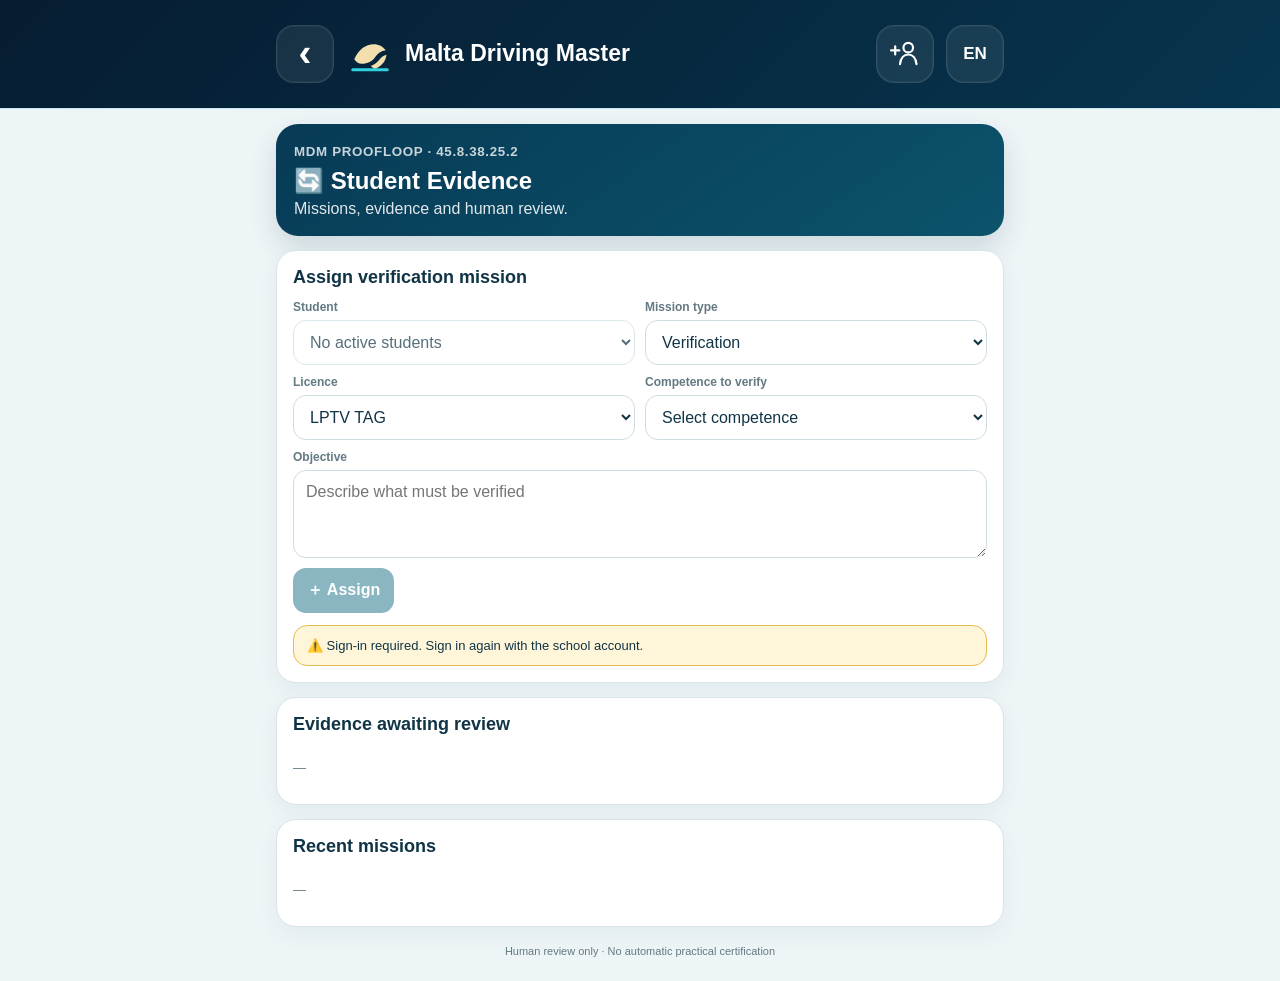
==== commit 1d23a26c: "45.8.38.25.2 Add CSP and remove inline script from School Evidence page" ====
--- a/mdm-school-evidence-v3.html
+++ b/mdm-school-evidence-v3.html
@@ -4,6 +4,9 @@
 <meta charset="utf-8">
 <meta name="viewport" content="width=device-width,initial-scale=1,viewport-fit=cover">
 <meta http-equiv="Cache-Control" content="no-cache, no-store, must-revalidate">
+<meta http-equiv="Content-Security-Policy" content="default-src 'self'; base-uri 'none'; object-src 'none'; frame-src 'none'; form-action 'self'; script-src 'self'; style-src 'self' 'unsafe-inline'; img-src 'self' data:; font-src 'self' data:; connect-src 'self' https://*.supabase.co; media-src 'none'; worker-src 'none'">
+<meta name="referrer" content="no-referrer">
+<meta name="robots" content="noindex,nofollow">
 <meta name="theme-color" content="#06233a">
 <title>Malta Driving Master · Evidenze studenti</title>
 <style>
@@ -31,15 +34,13 @@
  </div>
 </header>
 <main class="wrap">
- <section class="head"><small>MDM PROOFLOOP · 45.8.38.25</small><h1 id="pageTitle"></h1><p id="pageSub"></p></section>
+ <section class="head"><small>MDM PROOFLOOP · 45.8.38.25.2</small><h1 id="pageTitle"></h1><p id="pageSub"></p></section>
  <section class="card"><h2 id="assignTitle"></h2><div class="grid two"><div class="field"><label id="studentLabel" for="studentSelect"></label><select id="studentSelect" disabled></select></div><div class="field"><label id="typeLabel" for="missionType"></label><select id="missionType"><option id="typeVerification" value="verification"></option><option id="typePractical" value="practical"></option><option id="typeTheory" value="theory"></option></select></div></div><div class="grid two" style="margin-top:10px"><div class="field"><label id="packLabel" for="packSelect"></label><select id="packSelect"><option value="MT-LPTV">LPTV TAG</option><option id="packB" value="MT-B"></option><option id="packA" value="MT-A"></option><option id="packCCE" value="MT-C-CE"></option><option id="packD" value="MT-D"></option></select></div><div class="field"><label id="competenceLabel" for="competenceSelect"></label><select id="competenceSelect"><option id="competenceChoose" value=""></option><option id="competenceRisk" value="risk"></option><option id="competenceObservation" value="observation"></option><option id="competenceJunctions" value="junctions"></option><option id="competencePositioning" value="positioning"></option><option id="competenceSpeed" value="speed"></option><option id="competenceControl" value="control"></option><option id="competenceManoeuvres" value="manoeuvres"></option><option id="competenceVulnerable" value="vulnerable"></option></select></div></div><div class="field" style="margin-top:10px"><label id="objectiveLabel" for="objective"></label><textarea id="objective" maxlength="500"></textarea></div><button class="btn" id="assignBtn" type="button" disabled style="margin-top:10px"></button><div class="status" id="status"></div></section>
  <section class="card"><h2 id="reviewTitle"></h2><div class="list" id="reviewList"></div></section>
  <section class="card"><h2 id="missionsTitle"></h2><div class="list" id="missionsList"></div></section>
  <div class="foot" id="foot"></div>
 </main>
-<script src="mdm-backend-config-45831341.js?v=45838250-evidence-page"></script>
-<script>
-(function(){'use strict';const VERSION='45.8.38.25',$=id=>document.getElementById(id);function parse(v){try{return v?JSON.parse(v):null}catch(_){return null}}function settings(){return parse(localStorage.getItem('mdm-v1-settings'))||{}}function lang(){const l=String(settings().lang||'en').toLowerCase();return ['it','en','mt'].includes(l)?l:'en'}function t(it,en,mt){return lang()==='it'?it:lang()==='mt'?mt:en}function esc(v){return String(v??'').replace(/[&<>"']/g,c=>({'&':'&amp;','<':'&lt;','>':'&gt;','"':'&quot;',"'":'&#39;'}[c]))}function saveLang(l){const s=settings();s.lang=l;localStorage.setItem('mdm-v1-settings',JSON.stringify(s));localize();renderEmpty()}function session(){for(const k of ['mdm_auth_session_v4410','mdm_auth_session_v1','mdm-auth-session']){const s=parse(localStorage.getItem(k));if((s?.accessToken||s?.access_token)&&s?.user?.id)return s}return{}}function token(){const s=session();return s.accessToken||s.access_token||''}function cfg(){const c=window.MDM_BACKEND_CONFIG||{};const endpoint=c.endpoint||c.url||c.supabaseUrl,key=c.publishableKey||c.anonKey||c.key;if(!endpoint||!key)throw new Error('backend_config_unavailable');return{endpoint:String(endpoint).replace(/\/$/,''),key:String(key)}}async function rpc(name,payload){const c=cfg(),tk=token();if(!tk)throw new Error('authentication_required');const r=await fetch(c.endpoint+'/rest/v1/rpc/'+name,{method:'POST',headers:{'Content-Type':'application/json','apikey':c.key,'Authorization':'Bearer '+tk},body:JSON.stringify(payload||{}),cache:'no-store'});const tx=await r.text();let d={};try{d=tx?JSON.parse(tx):{}}catch(_){}if(Array.isArray(d))d=d[0]||{};if(!r.ok)throw new Error(String(d?.message||d?.error||('http_'+r.status)));return d||{}}function goBack(){if(history.length>1){history.back();return}location.replace('./')}function localize(){document.documentElement.lang=lang();$('langBtn').textContent=lang().toUpperCase();$('pageTitle').textContent='🔄 '+t('Evidenze studenti','Student Evidence','Evidenza tal-istudenti');$('pageSub').textContent=t('Missioni, prove e verifica umana.','Missions, evidence and human review.','Missjonijiet, evidenza u verifika umana.');$('assignTitle').textContent=t('Assegna missione di verifica','Assign verification mission','Assenja missjoni ta’ verifika');$('studentLabel').textContent=t('Studente','Student','Student');$('typeLabel').textContent=t('Tipo missione','Mission type','Tip ta’ missjoni');$('typeVerification').textContent=t('Verifica','Verification','Verifika');$('typePractical').textContent=t('Verifica pratica','Practical verification','Verifika prattika');$('typeTheory').textContent=t('Recupero teoria','Theory recovery','Irkupru tat-teorija');$('packLabel').textContent=t('Licenza','Licence','Liċenzja');$('packB').textContent=t('B · Auto','B · Car','B · Karozza');$('packA').textContent=t('A · Moto','A · Motorcycle','A · Mutur');$('packCCE').textContent=t('C/CE · Camion','C/CE · Truck','C/CE · Trakk');$('packD').textContent=t('D · Bus','D · Bus','D · Xarabank');$('competenceLabel').textContent=t('Competenza da verificare','Competence to verify','Ħila għall-verifika');$('competenceChoose').textContent=t('Seleziona competenza','Select competence','Agħżel ħila');$('competenceRisk').textContent=t('Rischi, condizioni e attenzione','Risk, conditions and attention','Riskji, kundizzjonijiet u attenzjoni');$('competenceObservation').textContent=t('Osservazione e specchi','Observation and mirrors','Osservazzjoni u mirja');$('competenceJunctions').textContent=t('Incroci e precedenza','Junctions and priority','Salib it-toroq u prijorità');$('competencePositioning').textContent=t('Posizionamento e corsia','Positioning and lane discipline','Pożizzjonament u korsija');$('competenceSpeed').textContent=t('Velocità e adattamento','Speed and adaptation','Veloċità u adattament');$('competenceControl').textContent=t('Controllo del veicolo','Vehicle control','Kontroll tal-vettura');$('competenceManoeuvres').textContent=t('Manovre','Manoeuvres','Manuvri');$('competenceVulnerable').textContent=t('Utenti vulnerabili','Vulnerable road users','Utenti vulnerabbli');$('objectiveLabel').textContent=t('Obiettivo','Objective','Għan');$('objective').placeholder=t('Descrivi ciò che deve essere verificato','Describe what must be verified','Iddeskrivi x’għandu jiġi vverifikat');$('assignBtn').textContent='＋ '+t('Assegna','Assign','Assenja');$('reviewTitle').textContent=t('Evidenze da verificare','Evidence awaiting review','Evidenza għar-reviżjoni');$('missionsTitle').textContent=t('Missioni recenti','Recent missions','Missjonijiet riċenti');$('foot').textContent=t('Solo verifica umana · Nessuna certificazione pratica automatica','Human review only · No automatic practical certification','Verifika umana biss · Ebda ċertifikazzjoni prattika awtomatika')}function errorText(e){const c=String(e||'').toLowerCase();if(c.includes('school_not_authorized'))return t('La scuola non è ancora autorizzata a usare il backend delle evidenze.','The school is not yet authorized to use the evidence backend.','L-iskola għadha mhix awtorizzata tuża l-backend tal-evidenza.');if(c.includes('authentication_required'))return t('Accesso richiesto. Rientra nell’account scuola.','Sign-in required. Sign in again with the school account.','Huwa meħtieġ id-dħul. Erġa’ idħol bil-kont tal-iskola.');return t('Backend evidenze temporaneamente non disponibile.','Evidence backend is temporarily unavailable.','Il-backend tal-evidenza temporanjament mhux disponibbli.')}function setStatus(x,k=''){ $('status').textContent=x;$('status').className='status'+(k?' '+k:'')}function renderEmpty(){$('reviewList').innerHTML='<p class="empty">—</p>';$('missionsList').innerHTML='<p class="empty">—</p>'}function renderStudents(a){const s=$('studentSelect');if(!a.length){s.innerHTML='<option>'+esc(t('Nessuno studente attivo','No active students','L-ebda student attiv'))+'</option>';s.disabled=true;$('assignBtn').disabled=true;return}s.innerHTML=a.map(x=>'<option value="'+esc(x.student_user_id)+'">'+esc(x.student_name||x.student_email||t('Studente','Student','Student'))+'</option>').join('');s.disabled=false;$('assignBtn').disabled=false}function mTitle(m){return m?.payload?.title||m?.payload?.objective||t('Missione','Mission','Missjoni')}function mStatus(s){const m={assigned:['Assegnata','Assigned','Assenjata'],evidence_submitted:['Prova inviata','Evidence submitted','Evidenza mibgħuta'],accepted:['Accettata','Accepted','Aċċettata'],revision_requested:['Nuova prova richiesta','Revision requested','Evidenza ġdida mitluba']},v=m[s];return v?t(v[0],v[1],v[2]):t('Stato non disponibile','Status unavailable','Status mhux disponibbli')}function renderMissions(a){$('missionsList').innerHTML=a.length?a.slice(0,20).map(m=>'<article class="item"><div class="item-head"><h3>'+esc(mTitle(m))+'</h3><span class="pill">'+esc(mStatus(m.status))+'</span></div><p>'+esc(m.student_evidence?.summary||t('Nessuna evidenza allegata.','No evidence attached.','L-ebda evidenza mehmuża.'))+'</p></article>').join(''):'<p class="empty">'+t('Nessuna missione.','No missions.','L-ebda missjoni.')+'</p>'}function renderReviews(a){const p=a.filter(m=>m.status==='evidence_submitted');$('reviewList').innerHTML=p.length?p.map(m=>'<article class="item" data-mid="'+esc(m.mission_id)+'"><div class="item-head"><h3>'+esc(mTitle(m))+'</h3><span class="pill">'+t('DA VERIFICARE','AWAITING REVIEW','GĦAR-REVIŻJONI')+'</span></div><p>'+esc(m.student_evidence?.summary||t('Evidenza ricevuta.','Evidence received.','Evidenza riċevuta.'))+'</p><div class="actions"><button class="btn" data-d="accepted">✓ '+t('Accetta','Accept','Aċċetta')+'</button><button class="btn secondary" data-d="revision_requested">↺ '+t('Richiedi nuova prova','Request new evidence','Itlob evidenza ġdida')+'</button></div></article>').join(''):'<p class="empty">'+t('Nessuna evidenza in attesa.','No evidence awaiting review.','L-ebda evidenza qed tistenna reviżjoni.')+'</p>';document.querySelectorAll('[data-d]').forEach(b=>b.onclick=async()=>{try{await rpc('mdm_school_review_mission_evidence',{p_mission_id:b.closest('[data-mid]').dataset.mid,p_decision:b.dataset.d,p_review:{human:true,source:'school-evidence-page',version:VERSION}});await load()}catch(e){setStatus('⚠️ '+errorText(e.message||e),'warn')}})}async function assign(){const st=$('studentSelect').value,o=$('objective').value.trim(),pack=$('packSelect').value,competence=$('competenceSelect').value,competenceText=$('competenceSelect').selectedOptions?.[0]?.textContent||'';if(!st||!o||!pack||!competence){setStatus(t('Seleziona studente, licenza, competenza e inserisci un obiettivo.','Select student, licence, competence and enter an objective.','Agħżel student, liċenzja, ħila u daħħal għan.'),'warn');return}try{await rpc('mdm_school_assign_evidence_mission',{p_student_user_id:st,p_payload:{title:o,objective:o,source:'school-evidence-page',version:VERSION,pack_id:pack,competence_id:competence,competence_label:competenceText,verification_scope:'driver_competence',lifecycle:'unified_mission_v1'},p_mission_type:$('missionType').value});$('objective').value='';$('competenceSelect').value='';await load()}catch(e){setStatus('⚠️ '+errorText(e.message||e),'warn')}}async function load(){setStatus(t('Connessione al server…','Connecting to server…','Konnessjoni mas-server…'));try{const[a,m]=await Promise.all([rpc('mdm_school_list_active_students',{}),rpc('mdm_school_evidence_list_missions',{p_student_user_id:null})]);if(a.authorized!==true||m.authorized!==true)throw new Error('school_not_authorized');renderStudents(Array.isArray(a.students)?a.students:[]);const ms=Array.isArray(m.missions)?m.missions:[];renderReviews(ms);renderMissions(ms);setStatus(t('Connesso. Dati aggiornati.','Connected. Data updated.','Konness. Data aġġornata.'),'ok')}catch(e){renderStudents([]);renderEmpty();setStatus('⚠️ '+errorText(e.message||e),'warn')}}$('backBtn').onclick=goBack;$('brandBtn').onclick=goBack;$('accountBtn').onclick=goBack;$('langBtn').onclick=()=>saveLang(lang()==='it'?'en':lang()==='en'?'mt':'it');$('assignBtn').onclick=assign;localize();renderEmpty();load()})();
-</script>
+<script src="mdm-backend-config-45831341.js?v=45838252-evidence-page"></script>
+<script src="mdm-school-evidence-page-45838252.js?v=45838252-csp"></script>
 </body>
 </html>
